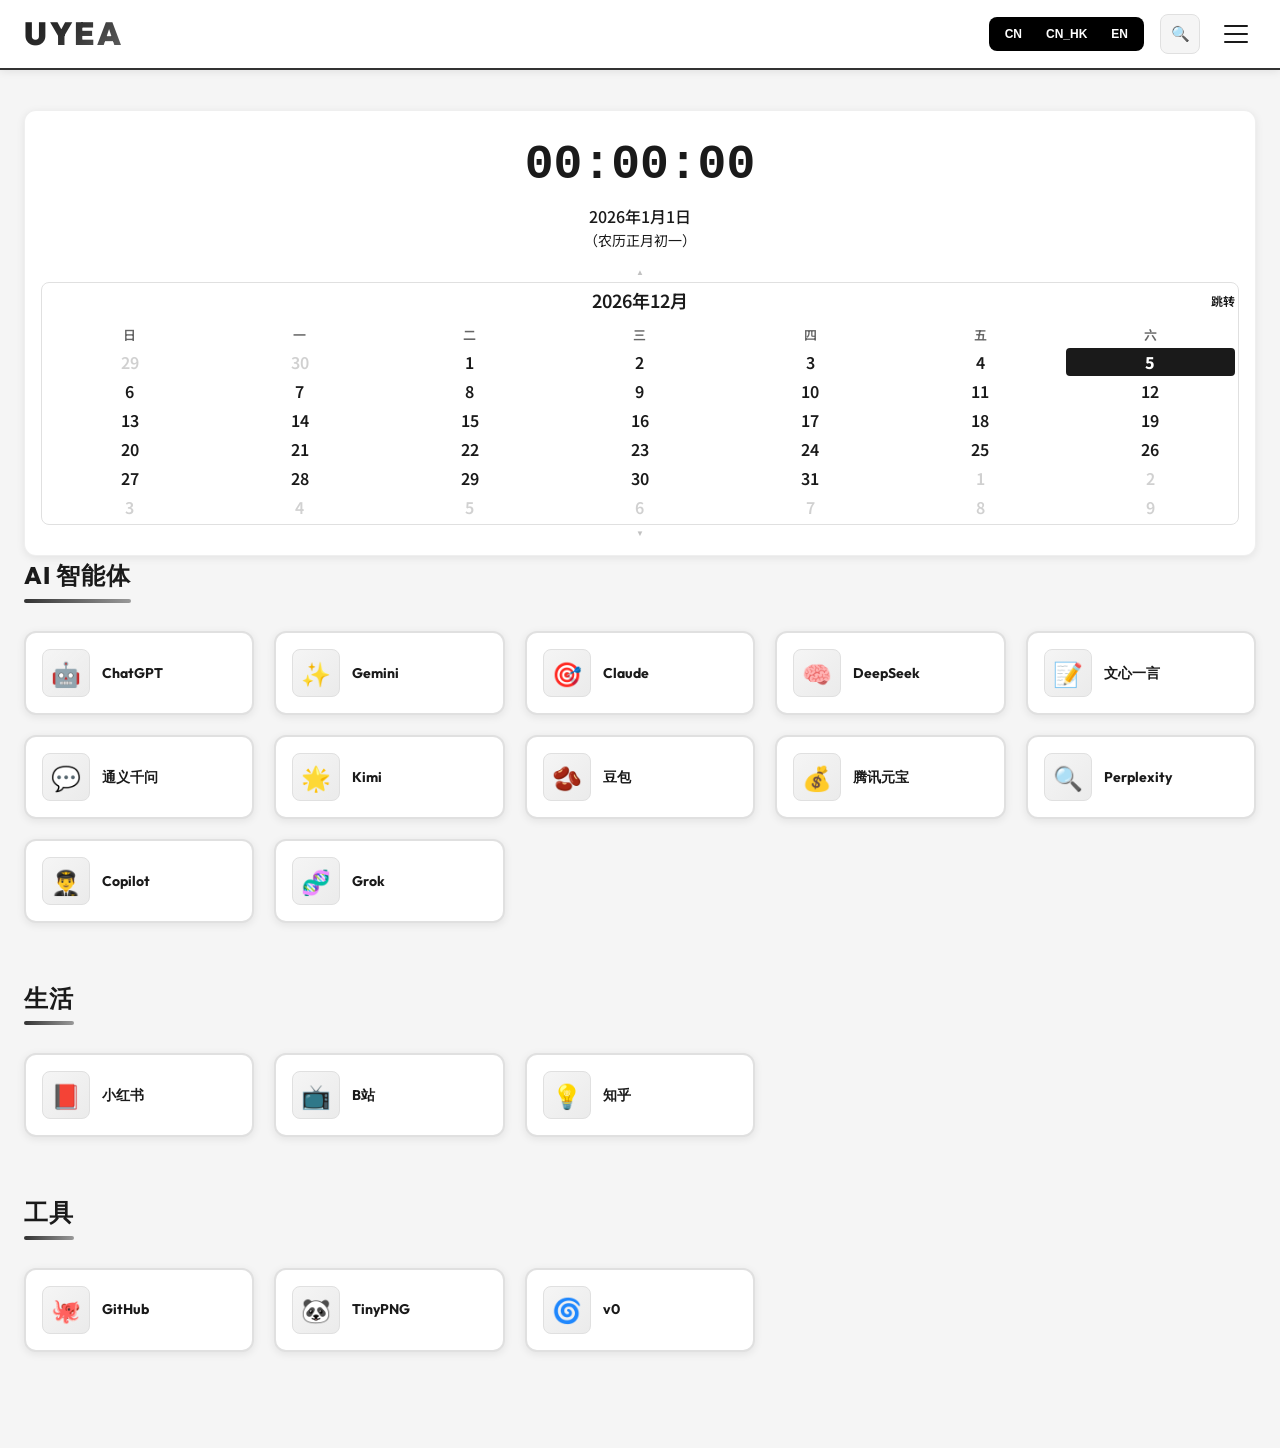
==== UYEA-Web/Code/index.html @ e9d30410 "更新 index.html" ====
<!DOCTYPE html>
<html lang="zh-CN">
<head>
    <meta charset="UTF-8">
    <meta name="viewport" content="width=device-width, initial-scale=1.0, viewport-fit=cover">
    <title>UYEA | 悠野导航</title>
    <meta name="description" content="悠野工作室(UYEA)提供AI智能体导航、在线工具箱和技术社区。">
    <meta name="theme-color" content="#000000">
    <link rel="preconnect" href="https://fonts.googleapis.com">
    <link rel="preconnect" href="https://fonts.gstatic.com" crossorigin>
    <link rel="dns-prefetch" href="https://raw.githubusercontent.com">
    <link rel="preconnect" href="https://raw.githubusercontent.com" crossorigin>
    <link rel="stylesheet" href="https://fonts.googleapis.com/css2?family=Fredoka:wght@400;500;600;700&family=Outfit:wght@400;600;700;800;900&family=Space+Mono:wght@400;700&family=Noto+Sans+SC:wght@400;500;700;800&display=swap" media="print" onload="this.media='all'">
    <noscript><link rel="stylesheet" href="https://fonts.googleapis.com/css2?family=Fredoka:wght@400;500;600;700&family=Outfit:wght@400;600;700;800;900&family=Space+Mono:wght@400;700&family=Noto+Sans+SC:wght@400;500;700;800&display=swap"></noscript>
    <link rel="stylesheet" href="style.css">
    <style>
        .clock-display { flex-direction: column; gap: 16px; padding: 16px; background: var(--surface); border-radius: var(--radius-md); box-shadow: var(--shadow-sm); }
        .clock-left { width: 100%; display: flex; flex-direction: column; justify-content: center; align-items: center; }
        .clock-right { width: 100%; display: flex; flex-direction: column; }
        .clock-time-main { font-family: 'Courier New', 'Space Mono', monospace; font-size: 48px; font-weight: 700; letter-spacing: 0px; color: var(--text-primary); text-align: center; white-space: nowrap; overflow: hidden; text-overflow: clip; width: 100%; }
        .clock-date-gregorian, .clock-date-lunar { text-align: center; }
        .clock-date-gregorian { font-size: 16px !important; font-weight: 500; }
        .clock-date-lunar { font-size: 14px !important; font-weight: 400; white-space: nowrap; }
        .calendar-header { display: flex; justify-content: center; align-items: center; margin-bottom: 8px; position: relative; }
        .calendar-title { font-size: 18px; font-weight: 600; color: var(--text-primary); text-align: center; }
        .calendar-jump-btn-header { position: absolute; right: 0; padding: 0; border: none; background: transparent; color: var(--primary); border-radius: 0; font-size: 12px; cursor: pointer; transition: all 0.2s ease; text-decoration: none; }
        .weekday { text-align: center; font-size: 13px; color: var(--text-secondary); padding: 2px 0; font-weight: 600; }
        .calendar-cell { min-height: 28px; padding: 4px; text-align: center; border-radius: 4px; cursor: pointer; transition: all 0.2s ease; position: relative; display: flex; flex-direction: column; justify-content: center; align-items: center; height: auto; overflow: visible !important; }
        .cell-solar { font-size: clamp(12px, 2vw, 16px); font-weight: 600; color: var(--text-primary); line-height: 1; }
        .cell-lunar { font-size: clamp(6px, 1vw, 9px); font-weight: 400; color: var(--text-muted); line-height: 1; white-space: nowrap; }
        .cell-holiday { font-size: clamp(6px, 1vw, 9px); font-weight: 600; color: var(--primary); line-height: 1; white-space: nowrap; overflow: visible; }
        .cell-rest { position: absolute; top: 0; right: 0; font-size: 5px; font-weight: 700; color: #ffffff; background: var(--primary); border-radius: 2px; padding: 0 1px; line-height: 1; white-space: nowrap; z-index: 1; }
        .calendar-cell.today { background: var(--primary); color: white; border: 2px solid var(--primary); }
        .calendar-cell.today .cell-solar { color: white; }
        .calendar-cell.today .cell-lunar, .calendar-cell.today .cell-holiday { color: rgba(255, 255, 255, 0.85); }
        .modal-inputs-wrapper { display: flex; flex-wrap: wrap; gap: 6px; margin-bottom: 12px; }
        .modal-inputs-wrapper input { flex: 1; min-width: 60px; height: 32px; border-radius: 4px; border: 1px solid var(--border); background: var(--bg); color: var(--text-primary); text-align: center; font-size: 12px; outline: none; transition: all 0.2s ease; }
        .modal-inputs-wrapper input:focus { border-color: var(--primary); box-shadow: 0 0 0 2px rgba(0, 0, 0, 0.1); }
    </style>
</head>
<body data-lang="zh-CN">
    <header class="top-header">
        <div class="header-container">
            <div class="logo-section"><a href="index.html" class="logo-text">UYEA</a></div>
            <div class="header-right">
                <div class="lang-selector" id="langSelector">
                    <div class="lang-highlight" id="langHighlight"></div>
                    <button class="lang-btn active" data-lang="zh-CN">CN</button>
                    <button class="lang-btn" data-lang="zh-TW">CN_HK</button>
                    <button class="lang-btn" data-lang="en">EN</button>
                </div>
                <div class="header-search-wrapper" style="position: relative;">
                    <button class="search-icon-btn" id="searchIconBtn">🔍</button>
                    <div class="search-dropdown" id="searchDropdown">
                        <div class="search-container">
                            <div class="engine-dropdown-wrapper" id="engineDropdownWrapper">
                                <button class="engine-trigger-btn" id="engineTriggerBtn"><span id="engineTriggerLabel">百度</span></button>
                                <div class="engine-dropdown-list">
                                    <div class="engine-option-item" data-value="site">站内</div>
                                    <div class="engine-option-item selected" data-value="baidu">百度</div>
                                    <div class="engine-option-item" data-value="google">谷歌</div>
                                    <div class="engine-option-item" data-value="bing">必应</div>
                                </div>
                            </div>
                            <input type="text" id="searchInput" class="search-input" placeholder="搜索导航...">
                        </div>
                    </div>
                </div>
                <button class="menu-toggle" id="menuToggleBtn"><span></span><span></span><span></span></button>
            </div>
        </div>
    </header>

    <div class="dropdown-menu" id="dropdownMenu">
        <nav class="menu-nav">
            <a href="index.html" class="menu-item active" data-i18n="nav.home">网站导航</a>
            <div class="menu-divider"></div>
            <a href="tools.html" class="menu-item" data-i18n="nav.tools">线上工具</a>
            <div class="menu-divider"></div>
            <a href="forum.html" class="menu-item" data-i18n="nav.forum">悠野社区</a>
        </nav>
        <div class="menu-auth-section">
            <button class="register-btn" onclick="alert('登录/注册功能开发中...')"><span data-i18n="btn.auth">登录/注册</span></button>
        </div>
    </div>

    <main class="main-content">
        <div class="content-wrapper">
            <div class="clock-display" id="clockDisplay">
                <div class="clock-left">
                    <div class="clock-time-main" id="clockTimeMain">00:00:00</div>
                    <div class="clock-date-gregorian" id="clockDateGregorian">2026年1月1日</div>
                    <div class="clock-date-lunar" id="clockDateLunar">（农历正月初一）</div>
                    <div class="mobile-holiday-badge" id="mobileHolidayBadge" style="display:none;"></div>
                </div>
                <div class="clock-right">
                    <button class="calendar-nav-btn calendar-nav-up" id="prevMonth">&#9650;</button>
                    <div class="calendar-container">
                        <div class="calendar-header">
                            <div class="calendar-title" id="calendarTitle">2026年1月</div>
                            <button class="calendar-jump-btn-header" id="jumpBtnHeader">跳转</button>
                        </div>
                        <div class="calendar-weekdays">
                            <div class="weekday">日</div><div class="weekday">一</div><div class="weekday">二</div><div class="weekday">三</div><div class="weekday">四</div><div class="weekday">五</div><div class="weekday">六</div>
                        </div>
                        <div class="calendar-grid" id="calendarGrid"></div>
                        <div class="calendar-skeleton" id="calendarSkeleton">
                            <div class="skeleton-weekdays">
                                <div class="skeleton-weekday"></div><div class="skeleton-weekday"></div><div class="skeleton-weekday"></div><div class="skeleton-weekday"></div><div class="skeleton-weekday"></div><div class="skeleton-weekday"></div><div class="skeleton-weekday"></div>
                            </div>
                            <div class="skeleton-cells">
                                <div class="skeleton-cell"></div><div class="skeleton-cell"></div><div class="skeleton-cell"></div><div class="skeleton-cell"></div><div class="skeleton-cell"></div><div class="skeleton-cell"></div><div class="skeleton-cell"></div>
                                <div class="skeleton-cell"></div><div class="skeleton-cell"></div><div class="skeleton-cell"></div><div class="skeleton-cell"></div><div class="skeleton-cell"></div><div class="skeleton-cell"></div><div class="skeleton-cell"></div>
                                <div class="skeleton-cell"></div><div class="skeleton-cell"></div><div class="skeleton-cell"></div><div class="skeleton-cell"></div><div class="skeleton-cell"></div><div class="skeleton-cell"></div><div class="skeleton-cell"></div>
                                <div class="skeleton-cell"></div><div class="skeleton-cell"></div><div class="skeleton-cell"></div><div class="skeleton-cell"></div><div class="skeleton-cell"></div><div class="skeleton-cell"></div><div class="skeleton-cell"></div>
                                <div class="skeleton-cell"></div><div class="skeleton-cell"></div><div class="skeleton-cell"></div><div class="skeleton-cell"></div><div class="skeleton-cell"></div><div class="skeleton-cell"></div><div class="skeleton-cell"></div>
                                <div class="skeleton-cell"></div><div class="skeleton-cell"></div><div class="skeleton-cell"></div><div class="skeleton-cell"></div><div class="skeleton-cell"></div><div class="skeleton-cell"></div><div class="skeleton-cell"></div>
                            </div>
                        </div>
                        <div class="holiday-bar" id="holidayBar"></div>
                    </div>
                    <button class="calendar-nav-btn calendar-nav-down" id="nextMonth">&#9660;</button>
                </div>
            </div>

            <!-- AI智能体分类 -->
            <div class="section-group" id="ai-section">
                <div class="section-header"><h2 class="section-title" data-i18n="section.ai">AI 智能体</h2></div>
                <div class="grid-container">
                    <a href="https://chatgpt.com/" target="_blank" class="card-item"><div class="card-icon"><img src="" data-domain="chatgpt.com" data-site-name="ChatGPT" loading="lazy" width="48" height="48"></div><div class="card-info"><div class="card-title">ChatGPT</div></div></a>
                    <a href="https://gemini.google.com/" target="_blank" class="card-item"><div class="card-icon"><img src="" data-domain="gemini.google.com" data-site-name="Gemini" loading="lazy" width="48" height="48"></div><div class="card-info"><div class="card-title">Gemini</div></div></a>
                    <a href="https://claude.ai/" target="_blank" class="card-item"><div class="card-icon"><img src="" data-domain="claude.ai" data-site-name="Claude" loading="lazy" width="48" height="48"></div><div class="card-info"><div class="card-title">Claude</div></div></a>
                    <a href="https://www.deepseek.com/" target="_blank" class="card-item"><div class="card-icon"><img src="" data-domain="deepseek.com" data-site-name="DeepSeek" loading="lazy" width="48" height="48"></div><div class="card-info"><div class="card-title">DeepSeek</div></div></a>
                    <a href="https://yiyan.baidu.com/" target="_blank" class="card-item"><div class="card-icon"><img src="" data-domain="yiyan.baidu.com" data-site-name="文心一言" loading="lazy" width="48" height="48"></div><div class="card-info"><div class="card-title">文心一言</div></div></a>
                    <a href="https://qianwen.aliyun.com/" target="_blank" class="card-item"><div class="card-icon"><img src="" data-domain="qianwen.aliyun.com" data-site-name="通义千问" loading="lazy" width="48" height="48"></div><div class="card-info"><div class="card-title">通义千问</div></div></a>
                    <a href="https://www.kimi.ai/" target="_blank" class="card-item"><div class="card-icon"><img src="" data-domain="kimi.ai" data-site-name="Kimi" loading="lazy" width="48" height="48"></div><div class="card-info"><div class="card-title">Kimi</div></div></a>
                    <a href="https://www.doubao.com/" target="_blank" class="card-item"><div class="card-icon"><img src="" data-domain="doubao.com" data-site-name="豆包" loading="lazy" width="48" height="48"></div><div class="card-info"><div class="card-title">豆包</div></div></a>
                    <a href="https://yuanbao.tencent.com/" target="_blank" class="card-item"><div class="card-icon"><img src="" data-domain="yuanbao.tencent.com" data-site-name="腾讯元宝" loading="lazy" width="48" height="48"></div><div class="card-info"><div class="card-title">腾讯元宝</div></div></a>
                    <a href="https://www.perplexity.ai/" target="_blank" class="card-item"><div class="card-icon"><img src="" data-domain="perplexity.ai" data-site-name="Perplexity" loading="lazy" width="48" height="48"></div><div class="card-info"><div class="card-title">Perplexity</div></div></a>
                    <a href="https://copilot.microsoft.com/" target="_blank" class="card-item"><div class="card-icon"><img src="" data-domain="copilot.microsoft.com" data-site-name="Copilot" loading="lazy" width="48" height="48"></div><div class="card-info"><div class="card-title">Copilot</div></div></a>
                    <a href="https://grok.com/" target="_blank" class="card-item"><div class="card-icon"><img src="" data-domain="grok.com" data-site-name="Grok" loading="lazy" width="48" height="48"></div><div class="card-info"><div class="card-title">Grok</div></div></a>
                </div>
            </div>

            <!-- 生活分类 -->
            <div class="section-group" id="life-section">
                <div class="section-header"><h2 class="section-title" data-i18n="section.life">生活</h2></div>
                <div class="grid-container">
                    <a href="https://www.xiaohongshu.com/" target="_blank" class="card-item"><div class="card-icon"><img src="" data-domain="xiaohongshu.com" data-site-name="小红书" loading="lazy" width="48" height="48"></div><div class="card-info"><div class="card-title">小红书</div></div></a>
                    <a href="https://www.bilibili.com/" target="_blank" class="card-item"><div class="card-icon"><img src="" data-domain="bilibili.com" data-site-name="B站" loading="lazy" width="48" height="48"></div><div class="card-info"><div class="card-title">B站</div></div></a>
                    <a href="https://www.zhihu.com/" target="_blank" class="card-item"><div class="card-icon"><img src="" data-domain="zhihu.com" data-site-name="知乎" loading="lazy" width="48" height="48"></div><div class="card-info"><div class="card-title">知乎</div></div></a>
                </div>
            </div>

            <!-- 工具分类 -->
            <div class="section-group" id="tools-section">
                <div class="section-header"><h2 class="section-title" data-i18n="section.tools">工具</h2></div>
                <div class="grid-container">
                    <a href="https://github.com/" target="_blank" class="card-item"><div class="card-icon"><img src="" data-domain="github.com" data-site-name="GitHub" loading="lazy" width="48" height="48"></div><div class="card-info"><div class="card-title">GitHub</div></div></a>
                    <a href="https://tinypng.com/" target="_blank" class="card-item"><div class="card-icon"><img src="" data-domain="tinypng.com" data-site-name="TinyPNG" loading="lazy" width="48" height="48"></div><div class="card-info"><div class="card-title">TinyPNG</div></div></a>
                    <a href="https://v0.dev/" target="_blank" class="card-item"><div class="card-icon"><img src="" data-domain="v0.dev" data-site-name="v0" loading="lazy" width="48" height="48"></div><div class="card-info"><div class="card-title">v0</div></div></a>
                </div>
            </div>
        </div>
    </main>

    <script src="script.js" defer></script>

    <div class="modal-overlay" id="modalOverlay"></div>
    <div class="modal-jump" id="modalJump">
        <div class="modal-title">跳转到指定日期</div>
        <div class="modal-radio-group">
            <label><input type="radio" name="calendarType" value="solar" checked> 公历</label>
            <label><input type="radio" name="calendarType" value="lunar"> 农历</label>
        </div>
        <div class="modal-inputs-wrapper">
            <input type="number" id="jumpYear" placeholder="年" min="1900" max="2099">
            <input type="number" id="jumpMonth" placeholder="月" min="1" max="12">
            <input type="number" id="jumpDay" placeholder="日" min="1" max="31">
        </div>
        <div class="modal-actions">
            <button class="modal-btn modal-btn-cancel" id="modalCancel">取消</button>
            <button class="modal-btn modal-btn-confirm" id="modalConfirm">确认</button>
        </div>
    </div>

    <script src="lunar.js"></script>
    <script>
        (function() {
            const todayDate = new Date();
            let currentCalendarYear = todayDate.getFullYear();
            let currentCalendarMonth = todayDate.getMonth() + 1;
            let selectedDate = todayDate;
            let isAnimating = false;
            let holidayData = {};
            let fetchLock = false;

            const API_URL = 'https://timor.tech/api/holiday/year/';
            const MANUAL_JSON_URL = 'https://raw.githubusercontent.com/YMH752/UYEA-Files/main/UYEA-Web/Code/holidays.json';
            const holidayCache = {};

            const SOLAR_FIXED_FESTIVALS = {
                '元旦': '1-1',
                '劳动节': '5-1',
                '国庆节': '10-1'
            };

            function getActualFestivalDate(year, festName) {
                if (SOLAR_FIXED_FESTIVALS[festName]) {
                    const [m, d] = SOLAR_FIXED_FESTIVALS[festName].split('-').map(Number);
                    return { month: m, day: d };
                }
                if (festName === '清明' || festName === '清明节') {
                    for (let m = 1; m <= 12; m++) {
                        const days = new Date(year, m, 0).getDate();
                        for (let d = 1; d <= days; d++) {
                            const solar = Solar.fromYmd(year, m, d);
                            const lunar = Lunar.fromSolar(solar);
                            if (lunar.getJieQi() === '清明') {
                                return { month: m, day: d };
                            }
                        }
                    }
                }
                try {
                    for (let m = 1; m <= 12; m++) {
                        const days = new Date(year, m, 0).getDate();
                        for (let d = 1; d <= days; d++) {
                            const solar = Solar.fromYmd(year, m, d);
                            const lunar = Lunar.fromSolar(solar);
                            const lunarKey = `${lunar.getMonth()}-${lunar.getDay()}`;
                            const lunarFest = LunarUtil.FESTIVAL[lunarKey];
                            if (lunarFest === festName) {
                                return { month: m, day: d };
                            }
                        }
                    }
                } catch (e) {}
                return null;
            }

            // 统一补齐除夕和春节
            function addLunarHolidays(year, holidays) {
                try {
                    const lunarYearObj = LunarYear.fromYear(year);
                    const months = lunarYearObj.getMonths();
                    // 除夕：今年正月初一的前一天
                    for (const m of months) {
                        if (m.getYear() === year && m.getMonth() === 1 && !m.isLeap()) {
                            const firstDaySolar = Solar.fromJulianDay(m.getFirstJulianDay());
                            const evSolar = firstDaySolar.next(-1);
                            const evDateStr = `${evSolar.getYear()}-${String(evSolar.getMonth()).padStart(2,'0')}-${String(evSolar.getDay()).padStart(2,'0')}`;
                            if (!holidays[evDateStr]) holidays[evDateStr] = [];
                            if (!holidays[evDateStr].some(h => h.name === '除夕')) {
                                holidays[evDateStr].push({ name: '除夕', isRest: false });
                            }
                            break;
                        }
                    }
                    // 春节：确保正月初一名称存在
                    for (const m of months) {
                        if (m.getYear() === year && m.getMonth() === 1 && !m.isLeap()) {
                            const firstDaySolar = Solar.fromJulianDay(m.getFirstJulianDay());
                            const dateStr = `${firstDaySolar.getYear()}-${String(firstDaySolar.getMonth()).padStart(2,'0')}-${String(firstDaySolar.getDay()).padStart(2,'0')}`;
                            if (!holidays[dateStr]) holidays[dateStr] = [];
                            const existing = holidays[dateStr].find(h => h.name === '春节');
                            if (!existing) {
                                holidays[dateStr].push({ name: '春节', isRest: false });
                            } else if (!existing.name) {
                                existing.name = '春节';
                            }
                            break;
                        }
                    }
                } catch (e) {}
            }

            // 根据年份调整 isRest：非今年则强制 false
            function adjustHolidays(year, holidays) {
                const nowYear = new Date().getFullYear();
                if (year === nowYear) return; // 今年保持不变
                for (const dateStr in holidays) {
                    const entries = holidays[dateStr];
                    if (Array.isArray(entries)) {
                        entries.forEach(h => { h.isRest = false; });
                    }
                }
            }

            async function fetchHolidaysByYear(year) {
                if (holidayCache[year]) return holidayCache[year];

                try {
                    const apiResp = await fetch(`${API_URL}${year}`);
                    const apiResult = await apiResp.json();
                    if (apiResult && apiResult.holiday) {
                        const data = buildFromApi(year, apiResult.holiday);
                        addLunarHolidays(year, data);
                        adjustHolidays(year, data);
                        holidayCache[year] = data;
                        return data;
                    }
                } catch (e) {}

                try {
                    const jsonResp = await fetch(MANUAL_JSON_URL);
                    const remoteData = await jsonResp.json();
                    if (remoteData[year]) {
                        const data = buildFromRemoteConfig(year, remoteData[year]);
                        addLunarHolidays(year, data);
                        adjustHolidays(year, data);
                        holidayCache[year] = data;
                        return data;
                    }
                } catch (e) {}

                const data = buildFallbackHolidays(year);
                addLunarHolidays(year, data);
                adjustHolidays(year, data);
                holidayCache[year] = data;
                return data;
            }

            function buildFromApi(year, holidayObj) {
                const holidays = {};
                for (const [key, val] of Object.entries(holidayObj)) {
                    if (!val.holiday) continue;
                    const dateStr = `${year}-${key}`;
                    const name = val.name;
                    const actual = getActualFestivalDate(year, name);
                    const isActualDay = actual && parseInt(key.split('-')[0]) === actual.month && parseInt(key.split('-')[1]) === actual.day;
                    if (!holidays[dateStr]) holidays[dateStr] = [];
                    holidays[dateStr].push({
                        name: isActualDay ? name : '',
                        isRest: true
                    });
                }
                return holidays;
            }

            function buildFromRemoteConfig(year, config) {
                const holidays = {};
                for (const [name, info] of Object.entries(config)) {
                    const start = info.start;
                    const days = info.days;
                    const actualStart = info.actual || start;
                    const [sMonth, sDay] = start.split('-').map(Number);
                    for (let i = 0; i < days; i++) {
                        const d = new Date(year, sMonth - 1, sDay + i);
                        const dateStr = `${d.getFullYear()}-${String(d.getMonth() + 1).padStart(2,'0')}-${String(d.getDate()).padStart(2,'0')}`;
                        if (!holidays[dateStr]) holidays[dateStr] = [];
                        const showName = (dateStr === `${year}-${actualStart}`);
                        holidays[dateStr].push({
                            name: showName ? name : '',
                            isRest: true
                        });
                    }
                }
                return holidays;
            }

            function buildFallbackHolidays(year) {
                const holidays = {};
                for (const [name, date] of Object.entries(SOLAR_FIXED_FESTIVALS)) {
                    const [m, d] = date.split('-').map(Number);
                    const dateStr = `${year}-${String(m).padStart(2,'0')}-${String(d).padStart(2,'0')}`;
                    if (!holidays[dateStr]) holidays[dateStr] = [];
                    holidays[dateStr].push({ name, isRest: false });
                }

                for (let month = 1; month <= 12; month++) {
                    const daysInMonth = new Date(year, month, 0).getDate();
                    for (let day = 1; day <= daysInMonth; day++) {
                        const dateStr = `${year}-${String(month).padStart(2,'0')}-${String(day).padStart(2,'0')}`;
                        try {
                            const solar = Solar.fromYmd(year, month, day);
                            const lunar = Lunar.fromSolar(solar);
                            if (lunar.getJieQi() === '清明') {
                                if (!holidays[dateStr]) holidays[dateStr] = [];
                                if (!holidays[dateStr].some(h => h.name === '清明节')) {
                                    holidays[dateStr].push({ name: '清明节', isRest: false });
                                }
                            }
                            const lunarKey = `${lunar.getMonth()}-${lunar.getDay()}`;
                            const lunarFest = LunarUtil.FESTIVAL[lunarKey];
                            if (lunarFest) {
                                if (!holidays[dateStr]) holidays[dateStr] = [];
                                holidays[dateStr].push({ name: lunarFest, isRest: false });
                            }
                        } catch (e) {}
                    }
                }

                return holidays;
            }

            async function initializeHolidayData() {
                const skeleton = document.getElementById('calendarSkeleton');
                const grid = document.getElementById('calendarGrid');
                if (skeleton) skeleton.classList.remove('hidden');
                if (grid) grid.style.display = 'none';
                holidayData = await fetchHolidaysByYear(currentCalendarYear);
                renderCalendar(currentCalendarYear, currentCalendarMonth);
                renderHolidayBar(currentCalendarYear, currentCalendarMonth);
                if (skeleton) skeleton.classList.add('hidden');
                if (grid) grid.style.display = 'grid';
            }

            function solarToLunar(year, month, day) {
                try {
                    const solar = Solar.fromYmd(year, month, day);
                    return Lunar.fromSolar(solar).getDayInChinese();
                } catch (e) {}
                return '';
            }

            function renderCalendar(year, month) {
                const firstDay = new Date(year, month - 1, 1).getDay();
                const daysInMonth = new Date(year, month, 0).getDate();
                const daysInPrevMonth = new Date(year, month - 1, 0).getDate();
                const grid = document.getElementById('calendarGrid');
                if (!grid) return;
                grid.innerHTML = '';
                for (let i = firstDay - 1; i >= 0; i--) {
                    const cell = document.createElement('div');
                    cell.className = 'calendar-cell other-month';
                    cell.innerHTML = `<div class="cell-solar">${daysInPrevMonth - i}</div>`;
                    grid.appendChild(cell);
                }
                const today = new Date();
                for (let day = 1; day <= daysInMonth; day++) {
                    const cell = document.createElement('div');
                    cell.className = 'calendar-cell';
                    const dateStr = `${year}-${String(month).padStart(2,'0')}-${String(day).padStart(2,'0')}`;
                    const isToday = today.getFullYear() === year && today.getMonth() === month - 1 && today.getDate() === day;
                    if (isToday) cell.classList.add('today');

                    let cellHTML = `<div class="cell-solar">${day}</div>`;

                    const holidays = holidayData[dateStr];
                    if (holidays && holidays.length > 0) {
                        const restHoliday = holidays.find(h => h.isRest);
                        if (restHoliday) {
                            cellHTML += `<div class="cell-rest">休</div>`;
                        }
                        const namedHoliday = holidays.find(h => h.name && h.name.trim() !== '');
                        if (namedHoliday) {
                            cellHTML += `<div class="cell-holiday">${namedHoliday.name}</div>`;
                        } else {
                            const lunarStr = solarToLunar(year, month, day);
                            if (lunarStr) cellHTML += `<div class="cell-lunar">${lunarStr}</div>`;
                        }
                    } else {
                        const lunarStr = solarToLunar(year, month, day);
                        if (lunarStr) cellHTML += `<div class="cell-lunar">${lunarStr}</div>`;
                    }

                    cell.innerHTML = cellHTML;
                    cell.addEventListener('click', () => {
                        const alreadySelected = cell.classList.contains('selected');
                        document.querySelectorAll('.calendar-cell.selected').forEach(c => c.classList.remove('selected'));
                        if (!alreadySelected && !cell.classList.contains('other-month')) {
                            cell.classList.add('selected');
                            selectedDate = new Date(year, month - 1, day);
                        }
                    });
                    grid.appendChild(cell);
                }
                const totalCells = grid.children.length;
                let nextMonthDay = 1;
                while (totalCells + (nextMonthDay - 1) < 42) {
                    const cell = document.createElement('div');
                    cell.className = 'calendar-cell other-month';
                    cell.innerHTML = `<div class="cell-solar">${nextMonthDay}</div>`;
                    grid.appendChild(cell);
                    nextMonthDay++;
                }
                document.getElementById('calendarTitle').textContent = `${year}年${month}月`;
            }

            function renderHolidayBar(year, month) {
                const holidayBar = document.getElementById('holidayBar');
                if (!holidayBar) return;
                holidayBar.innerHTML = '';
                const daysInMonth = new Date(year, month, 0).getDate();
                const addedNames = new Set();
                for (let day = 1; day <= daysInMonth; day++) {
                    const dateStr = `${year}-${String(month).padStart(2,'0')}-${String(day).padStart(2,'0')}`;
                    const holidays = holidayData[dateStr];
                    if (!holidays || holidays.length === 0) continue;
                    const namedHoliday = holidays.find(h => h.name && h.name.trim() !== '');
                    if (!namedHoliday || addedNames.has(namedHoliday.name)) continue;
                    addedNames.add(namedHoliday.name);
                    const tag = document.createElement('div');
                    tag.className = 'holiday-tag';
                    tag.textContent = `${String(month).padStart(2,'0')}-${String(day).padStart(2,'0')} ${namedHoliday.name}${namedHoliday.isRest ? ' · 休' : ''}`;
                    holidayBar.appendChild(tag);
                }
                if (addedNames.size === 0) holidayBar.classList.add('empty');
                else holidayBar.classList.remove('empty');
            }

            document.getElementById('clockDisplay').style.display = 'flex';

            const changeMonth = (delta) => {
                if (isAnimating) return;
                isAnimating = true;
                const grid = document.getElementById('calendarGrid');
                const skeleton = document.getElementById('calendarSkeleton');
                const calendarTitle = document.getElementById('calendarTitle');

                if (grid) {
                    grid.style.transition = 'transform 0.15s ease, opacity 0.15s ease';
                    grid.style.transform = 'scale(0.95)';
                    grid.style.opacity = '0';
                }
                if (skeleton) skeleton.classList.remove('hidden');

                setTimeout(() => {
                    currentCalendarMonth += delta;
                    if (currentCalendarMonth > 12) { currentCalendarMonth = 1; currentCalendarYear++; }
                    else if (currentCalendarMonth < 1) { currentCalendarMonth = 12; currentCalendarYear--; }

                    (async () => {
                        if (fetchLock) return;
                        fetchLock = true;
                        try {
                            holidayData = await fetchHolidaysByYear(currentCalendarYear);
                            renderCalendar(currentCalendarYear, currentCalendarMonth);
                            renderHolidayBar(currentCalendarYear, currentCalendarMonth);
                            if (skeleton) skeleton.classList.add('hidden');
                            if (grid) {
                                grid.style.display = 'grid';
                                grid.style.transition = 'transform 0.2s cubic-bezier(0.34, 1.56, 0.64, 1), opacity 0.2s ease';
                                grid.style.transform = 'scale(1)';
                                grid.style.opacity = '1';
                            }
                            calendarTitle.textContent = `${currentCalendarYear}年${currentCalendarMonth}月`;
                        } finally { fetchLock = false; }
                        setTimeout(() => { isAnimating = false; }, 250);
                    })();
                }, 160);
            };

            document.getElementById('prevMonth').addEventListener('click', () => changeMonth(-1));
            document.getElementById('nextMonth').addEventListener('click', () => changeMonth(1));

            const modalOverlay = document.getElementById('modalOverlay');
            const modalJump = document.getElementById('modalJump');
            function openModal() { modalOverlay.classList.add('show'); modalJump.classList.add('show'); }
            function closeModal() { modalOverlay.classList.remove('show'); modalJump.classList.remove('show'); }
            document.getElementById('jumpBtnHeader').addEventListener('click', openModal);
            document.getElementById('modalCancel').addEventListener('click', closeModal);
            document.getElementById('modalConfirm').addEventListener('click', () => {
                const type = document.querySelector('input[name="calendarType"]:checked').value;
                const y = parseInt(document.getElementById('jumpYear').value, 10);
                const m = parseInt(document.getElementById('jumpMonth').value, 10);
                const d = parseInt(document.getElementById('jumpDay').value, 10);
                if (!y || !m || !d) { alert('请输入完整的年月日'); return; }
                let targetYear = y, targetMonth = m, targetDay = d;
                if (type === 'lunar' && typeof Lunar !== 'undefined') {
                    try {
                        const lunar = Lunar.fromYmd(y, m, d);
                        const solar = lunar.getSolar();
                        targetYear = solar.getYear(); targetMonth = solar.getMonth(); targetDay = solar.getDay();
                    } catch (e) { alert('农历日期转换失败'); return; }
                }
                const maxDay = new Date(targetYear, targetMonth, 0).getDate();
                if (targetDay < 1 || targetDay > maxDay) { alert(`${targetMonth}月最多有${maxDay}天`); return; }
                currentCalendarYear = targetYear; currentCalendarMonth = targetMonth;
                selectedDate = new Date(targetYear, targetMonth - 1, targetDay);
                closeModal();

                const grid = document.getElementById('calendarGrid');
                const skeleton = document.getElementById('calendarSkeleton');
                if (grid) {
                    grid.style.transition = 'transform 0.15s ease, opacity 0.15s ease';
                    grid.style.transform = 'scale(0.95)';
                    grid.style.opacity = '0';
                }
                if (skeleton) skeleton.classList.remove('hidden');
                setTimeout(async () => {
                    holidayData = await fetchHolidaysByYear(currentCalendarYear);
                    renderCalendar(currentCalendarYear, currentCalendarMonth);
                    renderHolidayBar(currentCalendarYear, currentCalendarMonth);
                    if (skeleton) skeleton.classList.add('hidden');
                    if (grid) {
                        grid.style.display = 'grid';
                        grid.style.transition = 'transform 0.2s cubic-bezier(0.34, 1.56, 0.64, 1), opacity 0.2s ease';
                        grid.style.transform = 'scale(1)';
                        grid.style.opacity = '1';
                    }
                }, 160);
            });
            if (modalOverlay) modalOverlay.addEventListener('click', closeModal);

            initializeHolidayData();
        })();
    </script>
</body>
</html>
---- UYEA-Web/Code/style.css ----
/* ============================================================
   UYEA 悠野工作室 · style.css
   重构版：取消侧边栏 + 顶部导航 + 黑白配色
   ============================================================ */

:root {
    --primary:          #1A1A1A;
    --primary-dark:     #000000;
    --primary-light:    #F5F5F5;
    --accent-1:         #333333;
    --accent-2:         #666666;
    --accent-3:         #999999;
    --accent-4:         #CCCCCC;
    --accent-5:         #E0E0E0;
    --bg:               #F5F5F5;
    --surface:          #FFFFFF;
    --border:           #E0E0E0;
    --text-primary:     #1A1A1A;
    --text-secondary:   #666666;
    --text-muted:       #999999;
    --holiday-cn:       #FF6B6B;
    --holiday-intl:     #4A90E2;
    --header-h:         70px;
    --radius-sm:        8px;
    --radius-md:        12px;
    --radius-lg:        16px;
    --duration:         0.3s;
    --shadow-sm:        0 2px 8px rgba(0, 0, 0, 0.08);
    --shadow-md:        0 10px 30px rgba(0, 0, 0, 0.12);
    --shadow-lg:        0 20px 50px rgba(0, 0, 0, 0.15);
}

html[data-theme="dark"] {
    --bg:               #0F0F0F;
    --surface:          #1A1A1A;
    --border:           #333333;
    --text-primary:     #F5F5F5;
    --text-secondary:   #CCCCCC;
    --text-muted:       #888888;
}

* { margin: 0; padding: 0; box-sizing: border-box; }

body {
    font-family: 'Noto Sans SC', 'Fredoka', system-ui, -apple-system, sans-serif;
    background-color: var(--bg);
    color: var(--text-primary);
    overflow-x: hidden;
    line-height: 1.6;
    transition: background-color 0.3s ease, color 0.3s ease;
}

.top-header {
    width: 100%;
    height: var(--header-h);
    background: var(--surface);
    border-bottom: 2px solid var(--accent-1);
    position: sticky;
    top: 0;
    z-index: 1000;
    box-shadow: var(--shadow-sm);
}

.header-container {
    height: 100%;
    max-width: 100%;
    padding: 0 24px;
    display: flex;
    align-items: center;
    justify-content: space-between;
}

.logo-section {
    display: flex;
    align-items: center;
}

.logo-text {
    font-family: 'Outfit', 'Space Mono', monospace;
    font-size: 32px;
    font-weight: 900;
    background: linear-gradient(135deg, var(--primary), var(--accent-1), var(--accent-2));
    -webkit-background-clip: text;
    -webkit-text-fill-color: transparent;
    background-clip: text;
    text-decoration: none;
    letter-spacing: 3px;
    transition: transform 0.2s ease;
}

.logo-text:hover { transform: scale(1.05); }

.header-right {
    display: flex;
    align-items: center;
    gap: 16px;
    margin-left: auto;
}

/* 语言选择器 - 黑底白字 */
.lang-selector {
    display: flex;
    gap: 0;
    background: #000000;
    border-radius: 8px;
    padding: 4px;
    position: relative;
    isolation: isolate;
}

.lang-highlight {
    position: absolute;
    top: 4px;
    left: 4px;
    height: calc(100% - 8px);
    background: #333333;
    border-radius: 6px;
    transition: all 0.3s cubic-bezier(0.34, 1.56, 0.64, 1);
    z-index: 1;
    pointer-events: none;
}

.lang-btn {
    padding: 6px 12px;
    border: none;
    background: transparent;
    color: #FFFFFF;
    font-size: 12px;
    font-weight: 600;
    cursor: pointer;
    border-radius: 6px;
    transition: color 0.2s ease;
    position: relative;
    z-index: 2;
}

.lang-btn.active {
    color: #FFFFFF;
    font-weight: 700;
}

.header-search-wrapper {
    display: flex;
    align-items: center;
}

.search-container {
    display: flex;
    align-items: center;
    background: var(--bg);
    border-radius: 8px;
    border: 1px solid var(--border);
    height: 40px;
    overflow: visible;
}

.engine-dropdown-wrapper {
    position: relative;
    flex-shrink: 0;
}

.engine-trigger-btn {
    display: flex;
    align-items: center;
    gap: 6px;
    padding: 0 12px;
    height: 40px;
    background: var(--accent-1);
    color: white;
    border: none;
    border-radius: 8px 0 0 8px;
    font-size: 12px;
    font-weight: 600;
    cursor: pointer;
    white-space: nowrap;
    transition: all 0.2s ease;
}

.engine-trigger-btn:hover { background: var(--accent-2); }

.engine-trigger-btn:active,
.engine-trigger-btn.clicking {
    animation: buttonBounce 0.2s ease-out;
}

.engine-dropdown-list {
    display: none;
    position: absolute;
    top: calc(100% + 4px);
    left: 0;
    min-width: 100%;
    background: var(--surface);
    border: 1px solid var(--border);
    border-radius: 8px;
    box-shadow: var(--shadow-md);
    z-index: 200;
    overflow: hidden;
    animation: dropdownSlideIn 0.3s ease-out;
}

.engine-dropdown-wrapper:hover .engine-dropdown-list,
.engine-dropdown-wrapper.open .engine-dropdown-list { display: block; }

.engine-option-item {
    padding: 10px 12px;
    font-size: 12px;
    cursor: pointer;
    text-align: center;
    border-bottom: 1px solid var(--border);
    transition: all 0.2s ease;
}

.engine-option-item:last-child { border-bottom: none; }

.engine-option-item:hover {
    background: var(--bg);
    color: var(--primary);
}

.engine-option-item.selected {
    color: var(--primary);
    font-weight: 700;
}

.search-input {
    border: none;
    background: transparent;
    outline: none;
    width: 180px;
    padding: 0 12px;
    font-size: 13px;
    color: var(--text-primary);
}

.search-input::placeholder { color: var(--text-muted); }

.auth-section { display: flex; align-items: center; }

.login-btn {
    padding: 8px 16px;
    background: linear-gradient(135deg, var(--primary), var(--primary-dark));
    color: white;
    border: none;
    border-radius: 6px;
    font-size: 13px;
    font-weight: 600;
    cursor: pointer;
    transition: all 0.2s ease;
    font-family: 'Outfit', sans-serif;
}

.login-btn:hover {
    transform: translateY(-2px);
    box-shadow: 0 8px 20px rgba(0, 0, 0, 0.3);
}

.login-btn span { display: inline-block; font-size: 14px; }

.search-icon-btn {
    display: flex;
    align-items: center;
    justify-content: center;
    width: 40px;
    height: 40px;
    background: var(--bg);
    border: 1px solid var(--border);
    border-radius: 8px;
    cursor: pointer;
    font-size: 15px;
    color: var(--text-primary);
    transition: all 0.2s ease;
    position: relative;
}

.search-icon-btn:hover {
    background: var(--primary-light);
    border-color: var(--primary);
    color: var(--primary);
}

.search-dropdown {
    display: none;
    position: absolute;
    top: calc(100% + 8px);
    right: 0;
    width: 320px;
    background: var(--surface);
    border: 2px solid var(--accent-1);
    border-radius: var(--radius-md);
    box-shadow: var(--shadow-md);
    z-index: 300;
    padding: 16px;
    animation: fadeUp 0.2s ease;
}

.search-dropdown.show { display: block; }

.search-dropdown .search-container { width: 100%; border: 1px solid var(--border); }

.search-dropdown .search-input { width: 100%; }

/* 汉堡菜单动画优化 */
.menu-toggle {
    display: flex;
    background: none;
    border: none;
    cursor: pointer;
    padding: 8px;
    flex-direction: column;
    gap: 6px;
}

.menu-toggle span {
    width: 24px;
    height: 2px;
    background: var(--text-primary);
    border-radius: 2px;
    transition: all 0.4s cubic-bezier(0.68, -0.6, 0.32, 1.6);
}

.menu-toggle.active span:nth-child(1) {
    transform: rotate(45deg) translate(5px, 6px);
}

.menu-toggle.active span:nth-child(2) {
    opacity: 0;
    transform: scale(0.5);
}

.menu-toggle.active span:nth-child(3) {
    transform: rotate(-45deg) translate(5px, -6px);
}

.dropdown-menu {
    display: none;
    position: fixed;
    top: var(--header-h);
    left: 0;
    right: 0;
    background: var(--surface);
    border-bottom: 2px solid var(--border);
    box-shadow: var(--shadow-md);
    z-index: 999;
    animation: slideInRight 0.3s ease;
    max-width: 100%;
}

.dropdown-menu.show { display: flex; flex-direction: column; }

.menu-nav { display: flex; flex-direction: column; padding: 16px 20px; }

.menu-item {
    padding: 12px 0;
    color: var(--text-primary);
    text-decoration: none;
    font-weight: 600;
    font-size: 14px;
    transition: color 0.2s ease;
}

.menu-item:hover { color: var(--primary); }

.menu-item.active { color: var(--primary); }

.menu-divider { height: 1px; background: var(--border); margin: 0; }

.menu-auth-section { padding: 16px 20px; border-top: 1px solid var(--border); }

.register-btn {
    width: 100%;
    padding: 10px 16px;
    background: linear-gradient(135deg, var(--accent-3), var(--primary));
    color: white;
    border: none;
    border-radius: 6px;
    font-size: 13px;
    font-weight: 600;
    cursor: pointer;
    transition: all 0.2s ease;
    font-family: 'Outfit', sans-serif;
}

.register-btn:hover {
    transform: translateY(-2px);
    box-shadow: 0 8px 20px rgba(0, 0, 0, 0.3);
}

.main-content {
    width: 100%;
    min-height: calc(100vh - var(--header-h));
    padding-top: 0;
}

.content-wrapper {
    max-width: 100%;
    margin: 0;
    padding: 40px 24px;
}

.section-group { margin-bottom: 56px; }

.section-header { margin-bottom: 28px; }

.section-title {
    font-family: 'Outfit', 'Space Mono', monospace;
    font-size: 24px;
    font-weight: 800;
    letter-spacing: 1px;
    color: var(--text-primary);
    position: relative;
    display: inline-block;
    padding-bottom: 8px;
}

.section-title::after {
    content: '';
    position: absolute;
    bottom: 0;
    left: 0;
    width: 100%;
    height: 4px;
    background: linear-gradient(90deg, var(--accent-1), var(--accent-3));
    border-radius: 2px;
}

.grid-container {
    display: grid;
    grid-template-columns: repeat(auto-fill, minmax(200px, 1fr));
    gap: 20px;
}

.card-item {
    background: var(--surface);
    border: 2px solid var(--border);
    border-radius: var(--radius-md);
    padding: 16px;
    display: flex;
    align-items: center;
    gap: 12px;
    text-decoration: none;
    box-shadow: var(--shadow-sm);
    transition: all 0.3s cubic-bezier(0.34, 1.56, 0.64, 1);
    position: relative;
    overflow: hidden;
}

.card-item::before {
    content: '';
    position: absolute;
    top: 0; left: 0; right: 0; bottom: 0;
    background: linear-gradient(135deg, transparent, rgba(0, 0, 0, 0.05));
    opacity: 0;
    transition: opacity 0.3s ease;
}

.card-item:hover {
    transform: translateY(-8px);
    border-color: var(--primary);
    box-shadow: var(--shadow-md);
}

.card-item:hover::before { opacity: 1; }

.card-icon {
    width: 48px;
    height: 48px;
    border-radius: 8px;
    background: linear-gradient(135deg, var(--primary-light), rgba(0, 0, 0, 0.08));
    overflow: hidden;
    display: flex;
    align-items: center;
    justify-content: center;
    flex-shrink: 0;
    border: 1px solid var(--border);
}

.card-icon img {
    width: 100%;
    height: 100%;
    object-fit: contain;
    filter: grayscale(15%) opacity(0.85);
    transition: filter 0.3s ease;
}

.card-item:hover .card-icon img { filter: grayscale(0%) opacity(1); }

.card-icon.skeleton {
    background: linear-gradient(90deg, var(--border) 25%, var(--bg) 50%, var(--border) 75%);
    background-size: 200% 100%;
    animation: shimmer 1.4s ease-in-out infinite;
}

.card-icon.skeleton img { opacity: 0; }

.card-info { flex: 1; min-width: 0; }

.card-title {
    font-family: 'Outfit', sans-serif;
    font-size: 14px;
    font-weight: 700;
    color: var(--text-primary);
    white-space: nowrap;
    overflow: hidden;
    text-overflow: ellipsis;
}

/* 时钟日历区域 */
.clock-display {
    display: flex;
    justify-content: space-between;
    align-items: stretch;
    background: rgba(245, 245, 245, 0.7); 
    border: 1px solid rgba(224, 224, 224, 0.5);
    border-radius: 24px;
    padding: 12px;
    gap: 12px;
    box-shadow: 0 8px 32px rgba(0, 0, 0, 0.05);
    backdrop-filter: blur(10px);
    -webkit-backdrop-filter: blur(10px);
    position: relative;
    overflow: hidden;
}

[data-theme="dark"] .clock-display {
    background: rgba(26, 26, 26, 0.7);
    border: 1px solid rgba(51, 51, 51, 0.5);
}

.clock-left { flex-basis: 30%; display: flex; flex-direction: column; justify-content: center; align-items: center; }

.clock-right { flex: 1 1 auto; min-width: 160px; display: flex; flex-direction: column; position: relative; gap: 2px; overflow: hidden; }

.calendar-container {
    background: rgba(255, 255, 255, 0.7);
    backdrop-filter: blur(10px);
    -webkit-backdrop-filter: blur(10px);
    border-radius: 8px;
    border: 1px solid var(--border);
    padding: 3px;
    position: relative;
    overflow: hidden;
}

[data-theme="dark"] .calendar-container { background: rgba(38, 38, 38, 0.7); }

.calendar-header { display: flex; align-items: center; justify-content: space-between; margin-bottom: 2px; }

.calendar-title { font-size: 9px; font-weight: 700; color: var(--text-primary); text-align: left; flex: 1; }

.calendar-jump-btn-header {
    font-size: 7px;
    padding: 1px 4px;
    border-radius: 2px;
    background: var(--bg);
    border: 1px solid var(--border);
    color: var(--text-primary);
    cursor: pointer;
    font-weight: 600;
    transition: all 0.2s ease;
    font-family: 'Noto Sans SC', 'Fredoka', system-ui, sans-serif;
    text-decoration: none;   /* 取消下划线 */
}

.calendar-jump-btn-header:hover {
    background: var(--primary-light);
    border-color: var(--primary);
}

.calendar-weekdays { display: grid; grid-template-columns: repeat(7, 1fr); gap: 1px; margin-bottom: 1px; }

.weekday { text-align: center; font-size: 7px; font-weight: 600; color: var(--text-muted); padding: 1px 0; }

.calendar-grid { display: grid; grid-template-columns: repeat(7, 1fr); gap: 1px; }

.calendar-cell {
    min-height: 14px;
    padding: 1px;
    border-radius: 2px;
    background: transparent;
    border: 1px solid transparent;
    cursor: pointer;
    transition: all 0.15s cubic-bezier(0.34, 1.56, 0.64, 1);
    display: flex;
    flex-direction: column;
    align-items: flex-start;
    gap: 0;
    position: relative;
    overflow: hidden;
}

.calendar-cell:hover { background: var(--bg); }

.calendar-cell.selected {
    outline: 2px solid var(--primary);
    outline-offset: -1px;
    background: var(--primary-light);
}

.cell-solar { font-size: 8px; font-weight: 700; color: var(--text-primary); line-height: 1; }

.calendar-cell.today .cell-solar { font-weight: 800; color: var(--primary); }

.cell-lunar { font-size: 10px; font-weight: 400; color: var(--text-muted); line-height: 1; max-height: 10px; overflow: visible; }

.cell-holiday { font-size: 5px; font-weight: 600; color: var(--primary); white-space: nowrap; overflow: hidden; text-overflow: ellipsis; max-width: 100%; line-height: 1; max-height: 5px; }

.cell-rest {
    position: absolute;
    top: 0; right: 0;
    font-size: 5px;
    font-weight: 700;
    color: white;
    background: var(--primary);
    width: 8px; height: 8px;
    border-radius: 1px;
    display: flex; align-items: center; justify-content: center; line-height: 1;
}

.calendar-cell.other-month { opacity: 0.2; }

.calendar-nav-btn { width: 100%; height: 10px; background: transparent; border: none; cursor: pointer; display: flex; align-items: center; justify-content: center; color: var(--text-muted); font-size: 8px; opacity: 0.6; transition: opacity 0.2s ease; padding: 0; line-height: 1; }

.calendar-nav-btn:hover { opacity: 1; color: var(--primary); }

.calendar-nav-up { margin-bottom: 2px; }

.calendar-nav-down { margin-top: 2px; }

.holiday-bar {
    margin-top: 2px;
    width: 100%;
    min-height: 14px;
    padding: 2px 4px;
    border-radius: 7px;
    background: rgba(0, 0, 0, 0.05);
    backdrop-filter: blur(8px);
    display: flex;
    gap: 2px;
    overflow-x: auto;
    scroll-snap-type: x mandatory;
    transition: all 0.3s ease;
    transform: translateX(0);
    opacity: 1;
}

[data-theme="dark"] .holiday-bar { background: rgba(255, 255, 255, 0.1); }

.holiday-bar.empty { transform: translateX(100%); opacity: 0; min-height: 0; padding: 0; margin-top: 0; }

.holiday-bar.filtered { background: rgba(26, 26, 26, 0.08); }

[data-theme="dark"] .holiday-bar.filtered { background: rgba(255, 255, 255, 0.15); }

.holiday-tag {
    padding: 1px 3px;
    border-radius: 3px;
    background: var(--surface);
    border: 1px solid var(--border);
    font-size: 6px;
    white-space: nowrap;
    scroll-snap-align: start;
    flex-shrink: 0;
    color: var(--text-primary);
    line-height: 1;
}

.modal-overlay { display: none; position: fixed; top: 0; left: 0; right: 0; bottom: 0; background: rgba(0, 0, 0, 0.5); z-index: 9999; }

.modal-overlay.show { display: block; }

.modal-jump { display: none; position: fixed; top: 50%; left: 50%; transform: translate(-50%, -50%); width: 300px; padding: 16px; border-radius: 12px; background: var(--surface); box-shadow: var(--shadow-lg); z-index: 10000; }

.modal-jump.show { display: block; animation: modalPop 0.2s ease; }

.modal-title { font-size: 16px; font-weight: 700; color: var(--text-primary); margin-bottom: 12px; }

.modal-radio-group { display: flex; gap: 12px; margin-bottom: 12px; }

.modal-radio-group label { display: flex; align-items: center; gap: 4px; font-size: 12px; color: var(--text-secondary); cursor: pointer; }

.modal-inputs-wrapper { display: flex; flex-wrap: wrap; gap: 6px; margin-bottom: 12px; }

.modal-inputs-wrapper input { flex: 1; min-width: 60px; height: 32px; border-radius: 4px; border: 1px solid var(--border); background: var(--bg); color: var(--text-primary); text-align: center; font-size: 12px; outline: none; transition: all 0.2s ease; }

.modal-inputs-wrapper input:focus { border-color: var(--primary); box-shadow: 0 0 0 2px rgba(0, 0, 0, 0.1); }

.modal-actions { display: flex; justify-content: flex-end; gap: 6px; }

.modal-btn { padding: 6px 16px; border-radius: 4px; border: none; font-size: 12px; font-weight: 600; cursor: pointer; transition: all 0.2s ease; font-family: 'Noto Sans SC', 'Fredoka', system-ui, sans-serif; }

.modal-btn-cancel { background: var(--bg); color: var(--text-secondary); border: 1px solid var(--border); }

.modal-btn-cancel:hover { background: var(--border); }

.modal-btn-confirm { background: var(--primary); color: white; }

.modal-btn-confirm:hover { background: var(--accent-1); }

.mobile-holiday-badge { display: none; margin-top: 8px; padding: 2px 10px; border-radius: 8px; background: var(--primary); color: white; font-size: 10px; font-weight: 600; }

/* 省略其他已有动画和响应式代码，原样保留 */

.icon-emoji {
    width: 100%;
    height: 100%;
    display: flex;
    align-items: center;
    justify-content: center;
    font-size: 24px;
    font-weight: 600;
    user-select: none;
}

@keyframes buttonBounce {
    0% { transform: scale(1); }
    50% { transform: scale(0.95); }
    100% { transform: scale(1); }
}

@keyframes dropdownSlideIn {
    from { opacity: 0; transform: translateY(-10px); }
    to { opacity: 1; transform: translateY(0); }
}

@keyframes slideInRight {
    from { transform: translateX(100%); opacity: 0; }
    to { transform: translateX(0); opacity: 1; }
}

@keyframes shimmer {
    0% { background-position: -200% 0; }
    100% { background-position: 200% 0; }
}

@keyframes fadeUp {
    from { opacity: 0; transform: translateY(20px); }
    to { opacity: 1; transform: translateY(0); }
}

@keyframes modalPop {
    from { opacity: 0; transform: translate(-50%, -50%) scale(0.95); }
    to { opacity: 1; transform: translate(-50%, -50%) scale(1); }
}
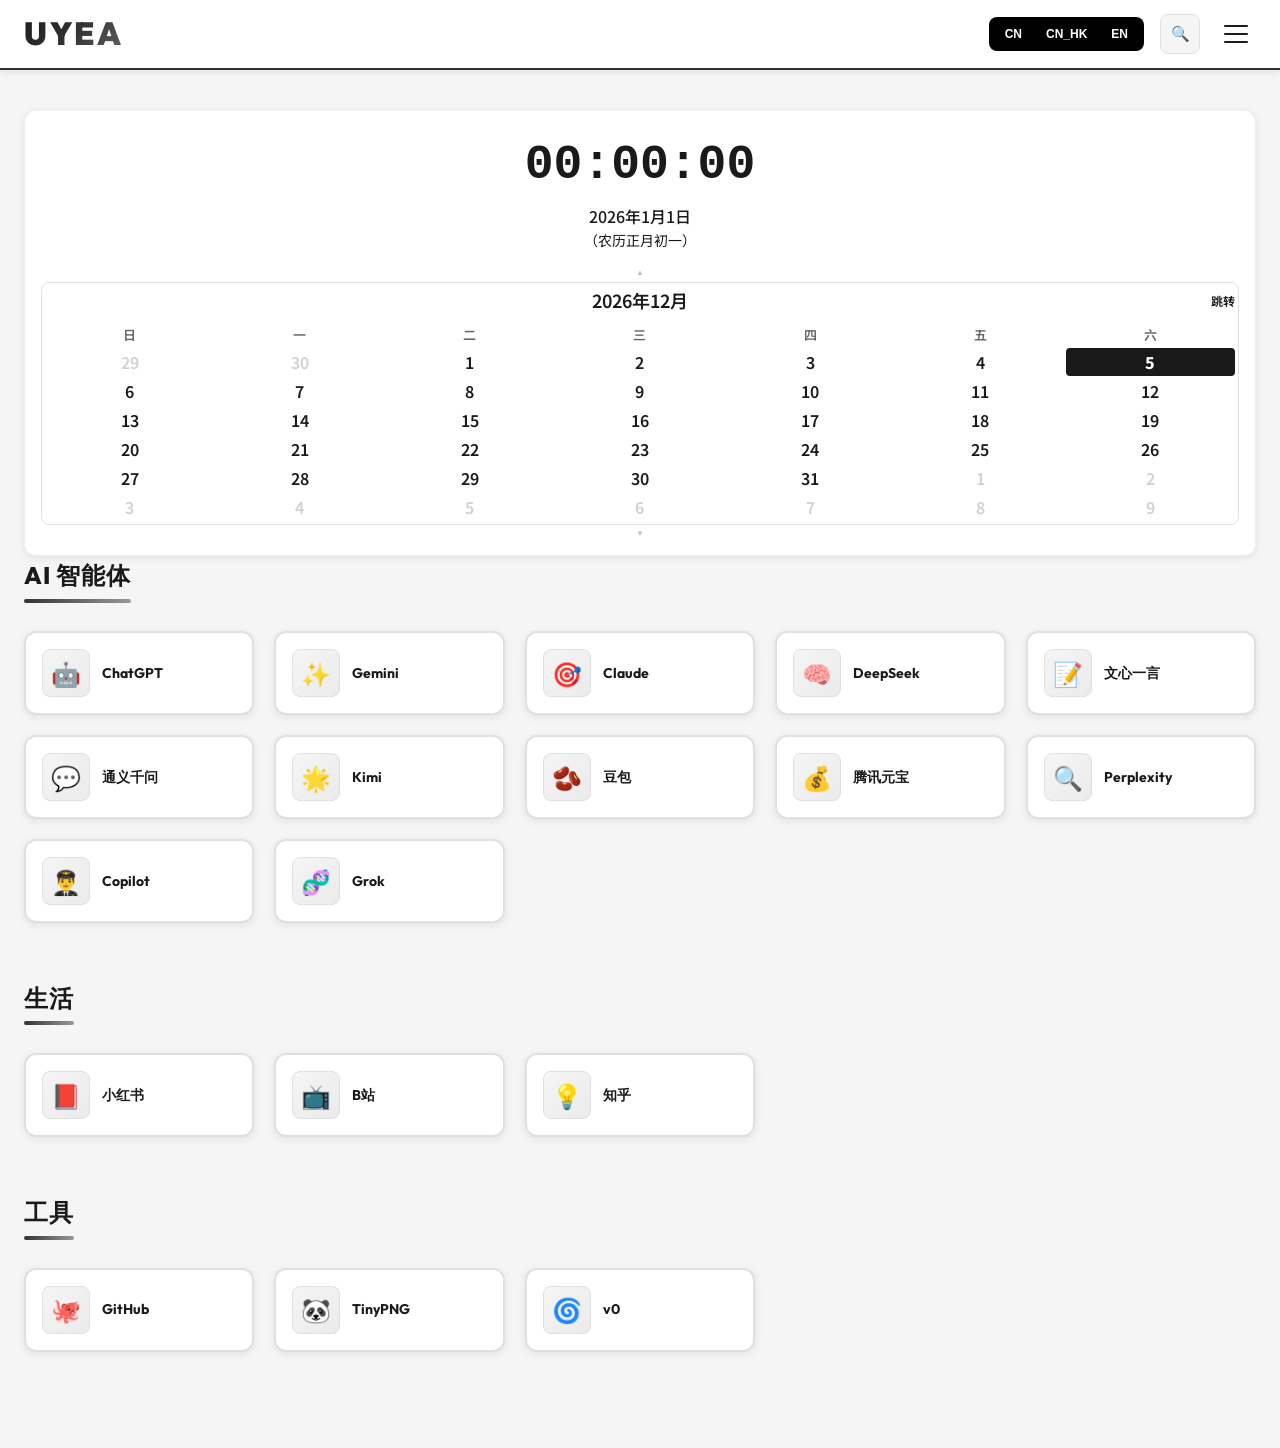
==== commit f9231a63: "更新 index.html" ====
--- a/UYEA-Web/Code/index.html
+++ b/UYEA-Web/Code/index.html
@@ -275,10 +275,10 @@
                 } catch (e) {}
             }
 
-            // 根据年份调整 isRest：非今年则强制 false
+            // 非今年则强制 isRest = false
             function adjustHolidays(year, holidays) {
                 const nowYear = new Date().getFullYear();
-                if (year === nowYear) return; // 今年保持不变
+                if (year === nowYear) return;
                 for (const dateStr in holidays) {
                     const entries = holidays[dateStr];
                     if (Array.isArray(entries)) {
@@ -287,16 +287,25 @@
                 }
             }
 
+            // 统一处理节日数据（幂等），并确保缓存中的最终数据也是已处理的
+            function processHolidayData(year, data) {
+                addLunarHolidays(year, data);
+                adjustHolidays(year, data);
+                return data;
+            }
+
             async function fetchHolidaysByYear(year) {
-                if (holidayCache[year]) return holidayCache[year];
+                // 命中缓存时也要重新处理（兼容旧缓存）
+                if (holidayCache[year]) {
+                    return processHolidayData(year, holidayCache[year]);
+                }
 
                 try {
                     const apiResp = await fetch(`${API_URL}${year}`);
                     const apiResult = await apiResp.json();
                     if (apiResult && apiResult.holiday) {
-                        const data = buildFromApi(year, apiResult.holiday);
-                        addLunarHolidays(year, data);
-                        adjustHolidays(year, data);
+                        let data = buildFromApi(year, apiResult.holiday);
+                        data = processHolidayData(year, data);
                         holidayCache[year] = data;
                         return data;
                     }
@@ -306,17 +315,15 @@
                     const jsonResp = await fetch(MANUAL_JSON_URL);
                     const remoteData = await jsonResp.json();
                     if (remoteData[year]) {
-                        const data = buildFromRemoteConfig(year, remoteData[year]);
-                        addLunarHolidays(year, data);
-                        adjustHolidays(year, data);
+                        let data = buildFromRemoteConfig(year, remoteData[year]);
+                        data = processHolidayData(year, data);
                         holidayCache[year] = data;
                         return data;
                     }
                 } catch (e) {}
 
-                const data = buildFallbackHolidays(year);
-                addLunarHolidays(year, data);
-                adjustHolidays(year, data);
+                let data = buildFallbackHolidays(year);
+                data = processHolidayData(year, data);
                 holidayCache[year] = data;
                 return data;
             }
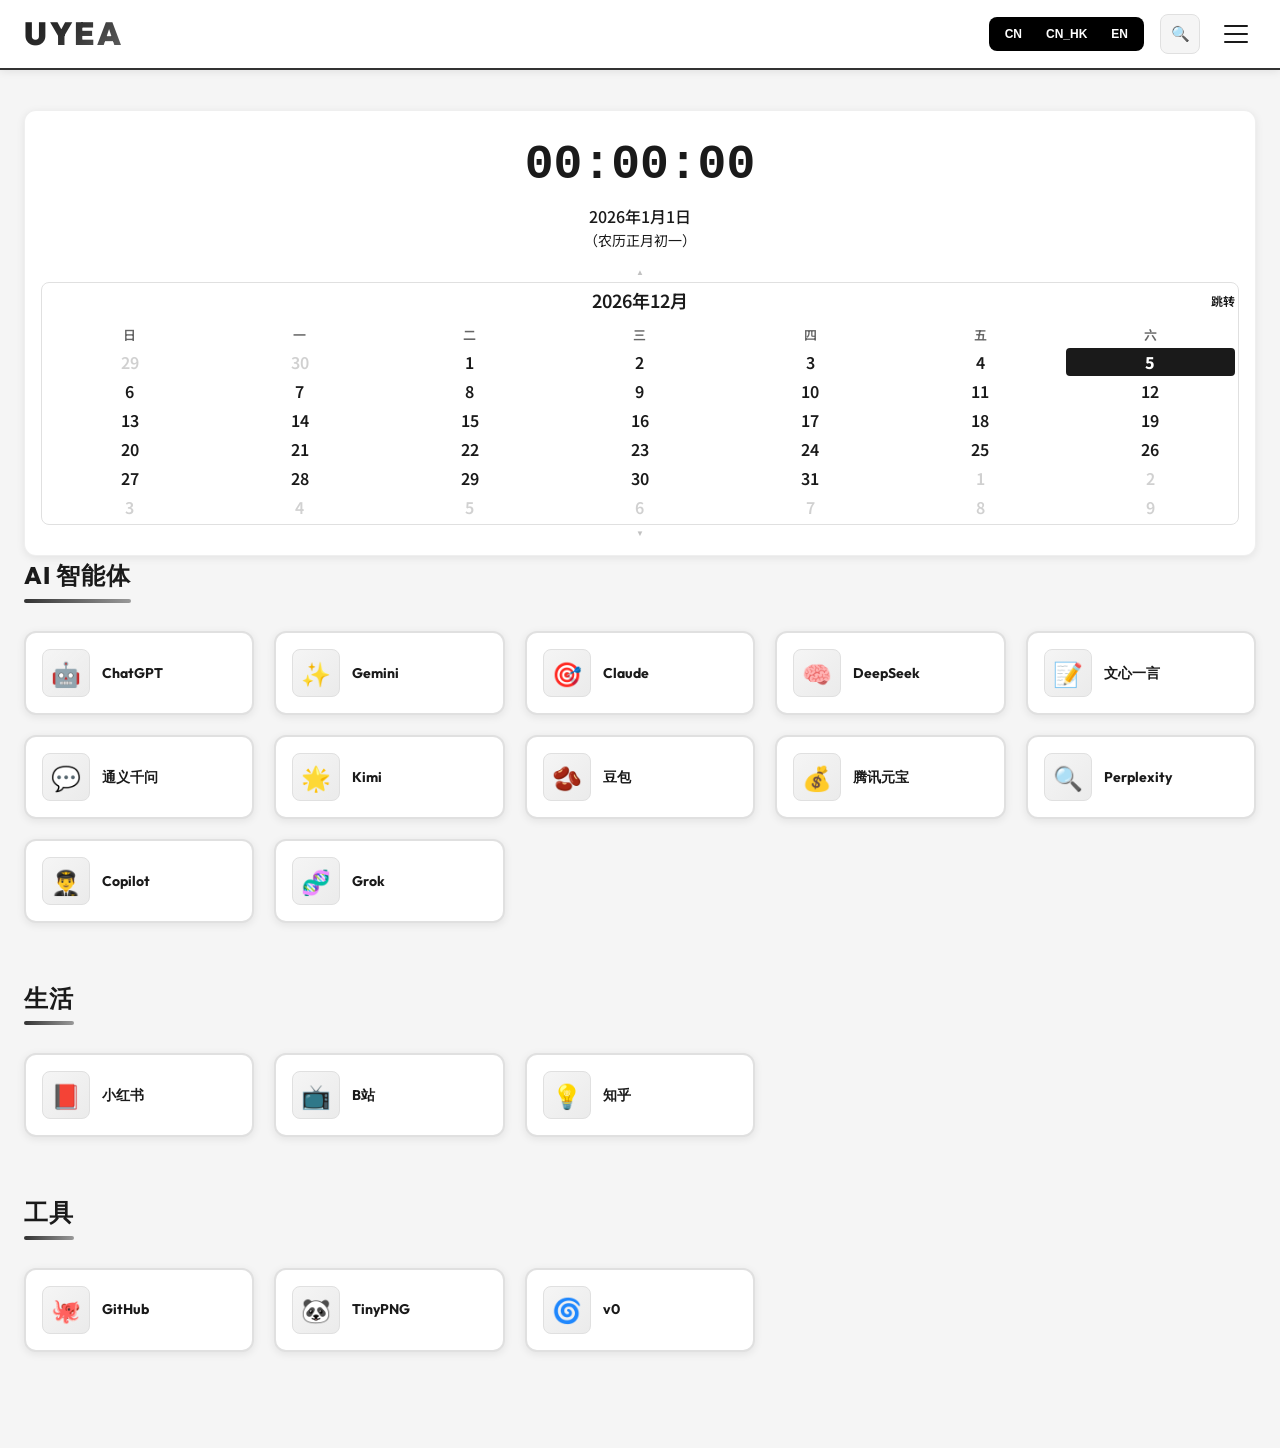
==== commit ce7affc7: "更新 index.html" ====
--- a/UYEA-Web/Code/index.html
+++ b/UYEA-Web/Code/index.html
@@ -239,15 +239,51 @@
                 return null;
             }
 
-            // 统一补齐除夕和春节
+            // 统一注入所有农历节日（包括除夕、春节、清明、端午、中秋等）
             function addLunarHolidays(year, holidays) {
                 try {
+                    // 先遍历全年每天，插入所有农历节日
+                    for (let month = 1; month <= 12; month++) {
+                        const daysInMonth = new Date(year, month, 0).getDate();
+                        for (let day = 1; day <= daysInMonth; day++) {
+                            const dateStr = `${year}-${String(month).padStart(2,'0')}-${String(day).padStart(2,'0')}`;
+                            try {
+                                const solar = Solar.fromYmd(year, month, day);
+                                const lunar = Lunar.fromSolar(solar);
+                                // 清明
+                                if (lunar.getJieQi() === '清明') {
+                                    if (!holidays[dateStr]) holidays[dateStr] = [];
+                                    if (!holidays[dateStr].some(h => h.name === '清明节')) {
+                                        holidays[dateStr].push({ name: '清明节', isRest: false });
+                                    }
+                                }
+                                // 其他农历节日
+                                const lunarKey = `${lunar.getMonth()}-${lunar.getDay()}`;
+                                const lunarFest = LunarUtil.FESTIVAL[lunarKey];
+                                if (lunarFest) {
+                                    if (!holidays[dateStr]) holidays[dateStr] = [];
+                                    if (!holidays[dateStr].some(h => h.name === lunarFest)) {
+                                        holidays[dateStr].push({ name: lunarFest, isRest: false });
+                                    }
+                                }
+                            } catch (e) {}
+                        }
+                    }
+                    // 除夕（当年正月初一的前一天）已在遍历中通过春节得到？不，遍历中的春节是正月初一，而除夕是前一天，需要单独处理
+                    // 从已插入的数据中找到正月初一，然后前一天加入除夕
+                    // 更稳健：直接用 LunarYear 找到正月初一
                     const lunarYearObj = LunarYear.fromYear(year);
                     const months = lunarYearObj.getMonths();
-                    // 除夕：今年正月初一的前一天
                     for (const m of months) {
                         if (m.getYear() === year && m.getMonth() === 1 && !m.isLeap()) {
                             const firstDaySolar = Solar.fromJulianDay(m.getFirstJulianDay());
+                            const firstDayDateStr = `${firstDaySolar.getYear()}-${String(firstDaySolar.getMonth()).padStart(2,'0')}-${String(firstDaySolar.getDay()).padStart(2,'0')}`;
+                            // 确保春节存在（可能上面已添加）
+                            if (!holidays[firstDayDateStr]) holidays[firstDayDateStr] = [];
+                            if (!holidays[firstDayDateStr].some(h => h.name === '春节')) {
+                                holidays[firstDayDateStr].push({ name: '春节', isRest: false });
+                            }
+                            // 除夕：前一天
                             const evSolar = firstDaySolar.next(-1);
                             const evDateStr = `${evSolar.getYear()}-${String(evSolar.getMonth()).padStart(2,'0')}-${String(evSolar.getDay()).padStart(2,'0')}`;
                             if (!holidays[evDateStr]) holidays[evDateStr] = [];
@@ -257,21 +293,6 @@
                             break;
                         }
                     }
-                    // 春节：确保正月初一名称存在
-                    for (const m of months) {
-                        if (m.getYear() === year && m.getMonth() === 1 && !m.isLeap()) {
-                            const firstDaySolar = Solar.fromJulianDay(m.getFirstJulianDay());
-                            const dateStr = `${firstDaySolar.getYear()}-${String(firstDaySolar.getMonth()).padStart(2,'0')}-${String(firstDaySolar.getDay()).padStart(2,'0')}`;
-                            if (!holidays[dateStr]) holidays[dateStr] = [];
-                            const existing = holidays[dateStr].find(h => h.name === '春节');
-                            if (!existing) {
-                                holidays[dateStr].push({ name: '春节', isRest: false });
-                            } else if (!existing.name) {
-                                existing.name = '春节';
-                            }
-                            break;
-                        }
-                    }
                 } catch (e) {}
             }
 
@@ -287,15 +308,14 @@
                 }
             }
 
-            // 统一处理节日数据（幂等），并确保缓存中的最终数据也是已处理的
             function processHolidayData(year, data) {
+                // addLunarHolidays 总能保证所有农历节日都存在
                 addLunarHolidays(year, data);
                 adjustHolidays(year, data);
                 return data;
             }
 
             async function fetchHolidaysByYear(year) {
-                // 命中缓存时也要重新处理（兼容旧缓存）
                 if (holidayCache[year]) {
                     return processHolidayData(year, holidayCache[year]);
                 }
@@ -367,6 +387,7 @@
             }
 
             function buildFallbackHolidays(year) {
+                // 仅加入公历固定节日，农历节日全交由 addLunarHolidays 注入
                 const holidays = {};
                 for (const [name, date] of Object.entries(SOLAR_FIXED_FESTIVALS)) {
                     const [m, d] = date.split('-').map(Number);
@@ -374,30 +395,6 @@
                     if (!holidays[dateStr]) holidays[dateStr] = [];
                     holidays[dateStr].push({ name, isRest: false });
                 }
-
-                for (let month = 1; month <= 12; month++) {
-                    const daysInMonth = new Date(year, month, 0).getDate();
-                    for (let day = 1; day <= daysInMonth; day++) {
-                        const dateStr = `${year}-${String(month).padStart(2,'0')}-${String(day).padStart(2,'0')}`;
-                        try {
-                            const solar = Solar.fromYmd(year, month, day);
-                            const lunar = Lunar.fromSolar(solar);
-                            if (lunar.getJieQi() === '清明') {
-                                if (!holidays[dateStr]) holidays[dateStr] = [];
-                                if (!holidays[dateStr].some(h => h.name === '清明节')) {
-                                    holidays[dateStr].push({ name: '清明节', isRest: false });
-                                }
-                            }
-                            const lunarKey = `${lunar.getMonth()}-${lunar.getDay()}`;
-                            const lunarFest = LunarUtil.FESTIVAL[lunarKey];
-                            if (lunarFest) {
-                                if (!holidays[dateStr]) holidays[dateStr] = [];
-                                holidays[dateStr].push({ name: lunarFest, isRest: false });
-                            }
-                        } catch (e) {}
-                    }
-                }
-
                 return holidays;
             }
 
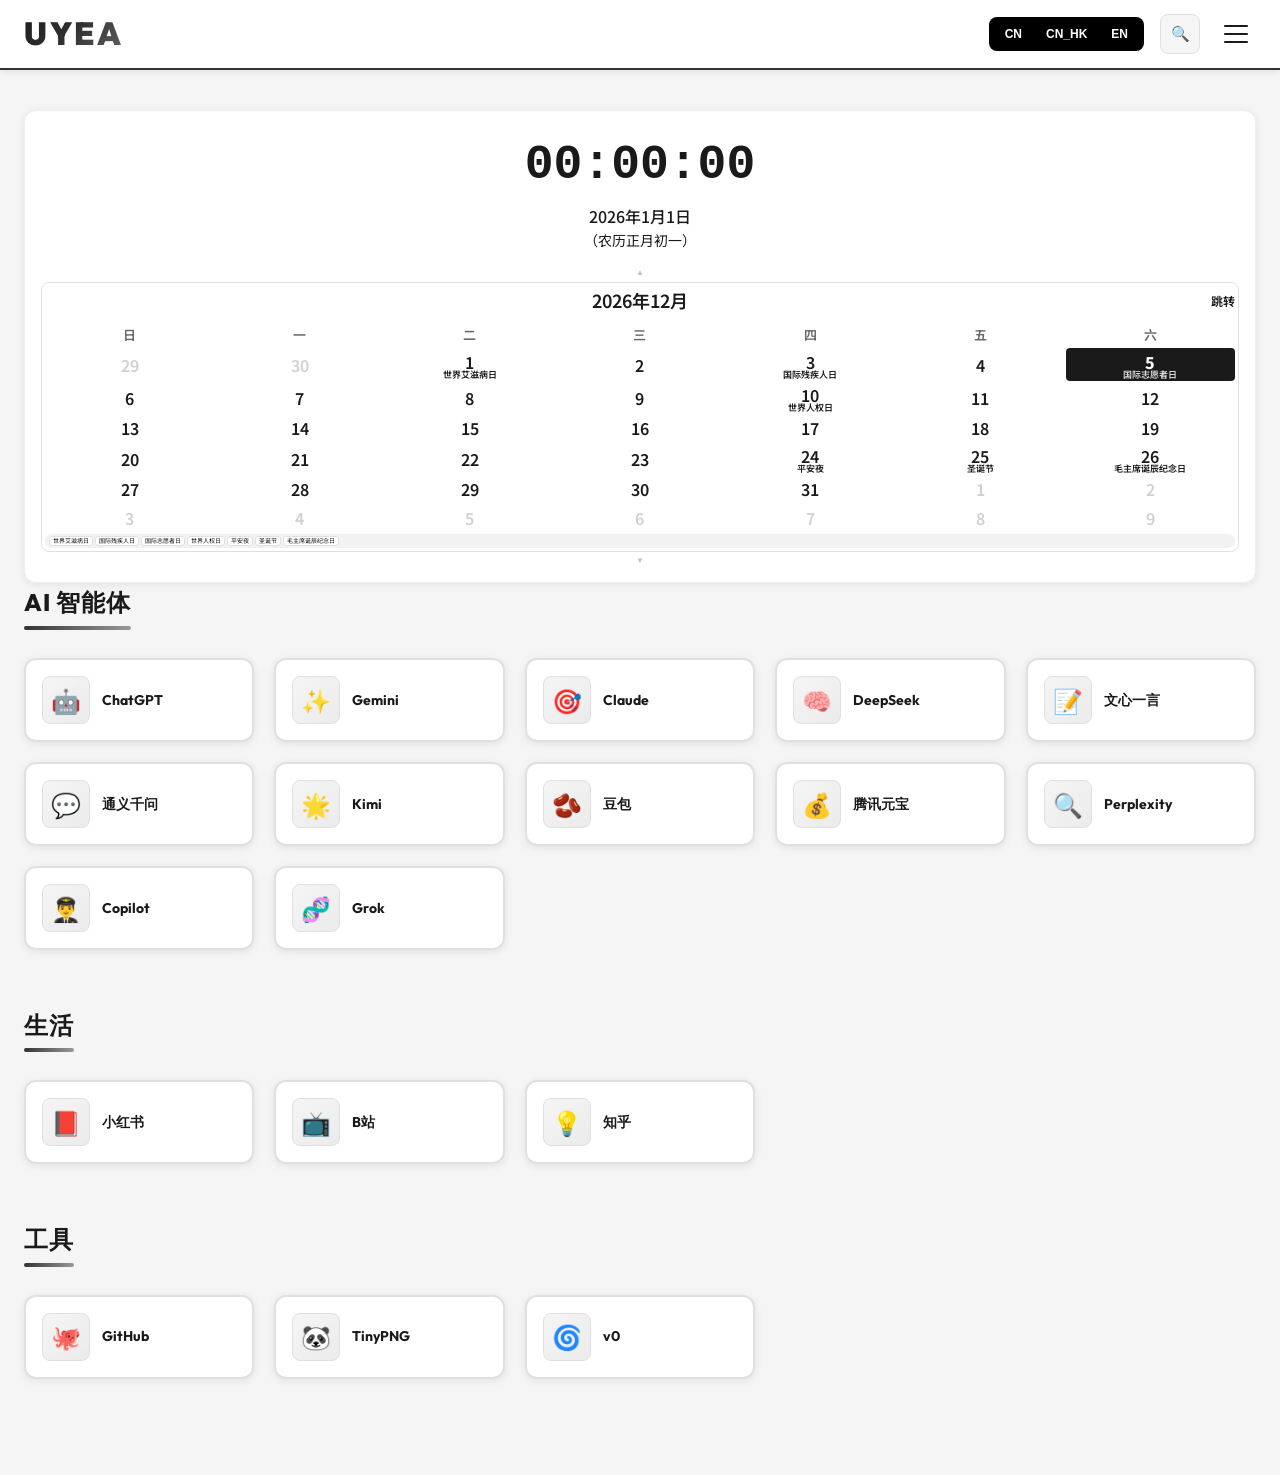
==== commit cbf5e596: "更新 index.html" ====
--- a/UYEA-Web/Code/index.html
+++ b/UYEA-Web/Code/index.html
@@ -205,6 +205,80 @@
                 '国庆节': '10-1'
             };
 
+            // 额外公历节日字典（全球及小众节日）
+            const EXTRA_SOLAR_FESTIVALS = {
+                '1-1':   ['元旦'],
+                '2-2':   ['世界湿地日'],
+                '2-4':   ['世界抗癌日'],
+                '2-14':  ['情人节'],
+                '2-21':  ['国际母语日'],
+                '3-1':   ['国际海豹日'],
+                '3-3':   ['世界野生动植物日','全国爱耳日'],
+                '3-8':   ['国际劳动妇女节'],
+                '3-12':  ['植树节'],
+                '3-14':  ['白色情人节'],
+                '3-15':  ['国际消费者权益日'],
+                '3-17':  ['圣帕特里克节'],
+                '3-20':  ['国际幸福日'],
+                '3-21':  ['世界睡眠日'],
+                '3-22':  ['世界水日'],
+                '3-23':  ['世界气象日'],
+                '4-1':   ['愚人节'],
+                '4-2':   ['世界自闭症日'],
+                '4-7':   ['世界卫生日'],
+                '4-22':  ['世界地球日'],
+                '4-23':  ['世界读书日'],
+                '4-25':  ['世界防治疟疾日'],
+                '5-1':   ['国际劳动节'],
+                '5-4':   ['中国青年节'],
+                '5-8':   ['世界红十字日'],
+                '5-12':  ['国际护士节'],
+                '5-15':  ['国际家庭日'],
+                '5-17':  ['世界电信日'],
+                '5-21':  ['世界文化多样性日'],
+                '5-25':  ['非洲解放日'],
+                '5-31':  ['世界无烟日'],
+                '6-1':   ['国际儿童节'],
+                '6-5':   ['世界环境日'],
+                '6-6':   ['全国爱眼日'],
+                '6-8':   ['世界海洋日'],
+                '6-14':  ['世界献血日'],
+                '6-20':  ['世界难民日'],
+                '6-21':  ['国际瑜伽日'],
+                '6-26':  ['国际禁毒日'],
+                '7-1':   ['香港回归纪念日'],
+                '7-7':   ['七七事变纪念日'],
+                '7-11':  ['世界人口日'],
+                '7-28':  ['世界肝炎日'],
+                '8-1':   ['建军节'],
+                '8-8':   ['全民健身日'],
+                '8-12':  ['国际青年日'],
+                '8-19':  ['世界人道主义日'],
+                '9-8':   ['国际扫盲日'],
+                '9-10':  ['教师节'],
+                '9-16':  ['国际臭氧层保护日'],
+                '9-21':  ['国际和平日'],
+                '9-27':  ['世界旅游日'],
+                '10-1':  ['国庆节'],
+                '10-4':  ['世界动物日'],
+                '10-10': ['辛亥革命纪念日'],
+                '10-16': ['世界粮食日'],
+                '10-24': ['联合国日'],
+                '10-31': ['万圣节前夜'],
+                '11-1':  ['万圣节'],
+                '11-9':  ['全国消防日'],
+                '11-11': ['光棍节'],
+                '11-17': ['国际大学生节'],
+                '11-25': ['国际消除对妇女暴力日'],
+                '12-1':  ['世界艾滋病日'],
+                '12-3':  ['国际残疾人日'],
+                '12-5':  ['国际志愿者日'],
+                '12-10': ['世界人权日'],
+                '12-24': ['平安夜'],
+                '12-25': ['圣诞节'],
+                '12-26': ['毛主席诞辰纪念日']
+            };
+
             function getActualFestivalDate(year, festName) {
                 if (SOLAR_FIXED_FESTIVALS[festName]) {
                     const [m, d] = SOLAR_FIXED_FESTIVALS[festName].split('-').map(Number);
@@ -239,10 +313,32 @@
                 return null;
             }
 
-            // 统一注入所有农历节日（包括除夕、春节、清明、端午、中秋等）
+            // 统一注入所有节日（公历固定/额外/农历/除夕）
             function addLunarHolidays(year, holidays) {
+                // 1. 额外的全球/小众节日（优先，isRest: false）
+                for (const [key, names] of Object.entries(EXTRA_SOLAR_FESTIVALS)) {
+                    const [m, d] = key.split('-').map(Number);
+                    const dateStr = `${year}-${String(m).padStart(2,'0')}-${String(d).padStart(2,'0')}`;
+                    if (!holidays[dateStr]) holidays[dateStr] = [];
+                    names.forEach(name => {
+                        if (!holidays[dateStr].some(h => h.name === name)) {
+                            holidays[dateStr].push({ name, isRest: false });
+                        }
+                    });
+                }
+
+                // 2. 原有公历固定节日（可能覆盖部分额外节日，但 isRest 保持 true 由后续 adjust 决定）
+                for (const [name, date] of Object.entries(SOLAR_FIXED_FESTIVALS)) {
+                    const [m, d] = date.split('-').map(Number);
+                    const dateStr = `${year}-${String(m).padStart(2,'0')}-${String(d).padStart(2,'0')}`;
+                    if (!holidays[dateStr]) holidays[dateStr] = [];
+                    if (!holidays[dateStr].some(h => h.name === name)) {
+                        holidays[dateStr].push({ name, isRest: true });
+                    }
+                }
+
+                // 3. 农历节日（含清明）
                 try {
-                    // 先遍历全年每天，插入所有农历节日
                     for (let month = 1; month <= 12; month++) {
                         const daysInMonth = new Date(year, month, 0).getDate();
                         for (let day = 1; day <= daysInMonth; day++) {
@@ -250,14 +346,12 @@
                             try {
                                 const solar = Solar.fromYmd(year, month, day);
                                 const lunar = Lunar.fromSolar(solar);
-                                // 清明
                                 if (lunar.getJieQi() === '清明') {
                                     if (!holidays[dateStr]) holidays[dateStr] = [];
                                     if (!holidays[dateStr].some(h => h.name === '清明节')) {
                                         holidays[dateStr].push({ name: '清明节', isRest: false });
                                     }
                                 }
-                                // 其他农历节日
                                 const lunarKey = `${lunar.getMonth()}-${lunar.getDay()}`;
                                 const lunarFest = LunarUtil.FESTIVAL[lunarKey];
                                 if (lunarFest) {
@@ -269,21 +363,18 @@
                             } catch (e) {}
                         }
                     }
-                    // 除夕（当年正月初一的前一天）已在遍历中通过春节得到？不，遍历中的春节是正月初一，而除夕是前一天，需要单独处理
-                    // 从已插入的数据中找到正月初一，然后前一天加入除夕
-                    // 更稳健：直接用 LunarYear 找到正月初一
+
+                    // 除夕
                     const lunarYearObj = LunarYear.fromYear(year);
                     const months = lunarYearObj.getMonths();
                     for (const m of months) {
                         if (m.getYear() === year && m.getMonth() === 1 && !m.isLeap()) {
                             const firstDaySolar = Solar.fromJulianDay(m.getFirstJulianDay());
                             const firstDayDateStr = `${firstDaySolar.getYear()}-${String(firstDaySolar.getMonth()).padStart(2,'0')}-${String(firstDaySolar.getDay()).padStart(2,'0')}`;
-                            // 确保春节存在（可能上面已添加）
                             if (!holidays[firstDayDateStr]) holidays[firstDayDateStr] = [];
                             if (!holidays[firstDayDateStr].some(h => h.name === '春节')) {
                                 holidays[firstDayDateStr].push({ name: '春节', isRest: false });
                             }
-                            // 除夕：前一天
                             const evSolar = firstDaySolar.next(-1);
                             const evDateStr = `${evSolar.getYear()}-${String(evSolar.getMonth()).padStart(2,'0')}-${String(evSolar.getDay()).padStart(2,'0')}`;
                             if (!holidays[evDateStr]) holidays[evDateStr] = [];
@@ -309,7 +400,6 @@
             }
 
             function processHolidayData(year, data) {
-                // addLunarHolidays 总能保证所有农历节日都存在
                 addLunarHolidays(year, data);
                 adjustHolidays(year, data);
                 return data;
@@ -387,15 +477,7 @@
             }
 
             function buildFallbackHolidays(year) {
-                // 仅加入公历固定节日，农历节日全交由 addLunarHolidays 注入
-                const holidays = {};
-                for (const [name, date] of Object.entries(SOLAR_FIXED_FESTIVALS)) {
-                    const [m, d] = date.split('-').map(Number);
-                    const dateStr = `${year}-${String(m).padStart(2,'0')}-${String(d).padStart(2,'0')}`;
-                    if (!holidays[dateStr]) holidays[dateStr] = [];
-                    holidays[dateStr].push({ name, isRest: false });
-                }
-                return holidays;
+                return {};
             }
 
             async function initializeHolidayData() {
@@ -492,13 +574,15 @@
                     const dateStr = `${year}-${String(month).padStart(2,'0')}-${String(day).padStart(2,'0')}`;
                     const holidays = holidayData[dateStr];
                     if (!holidays || holidays.length === 0) continue;
-                    const namedHoliday = holidays.find(h => h.name && h.name.trim() !== '');
-                    if (!namedHoliday || addedNames.has(namedHoliday.name)) continue;
-                    addedNames.add(namedHoliday.name);
-                    const tag = document.createElement('div');
-                    tag.className = 'holiday-tag';
-                    tag.textContent = `${String(month).padStart(2,'0')}-${String(day).padStart(2,'0')} ${namedHoliday.name}${namedHoliday.isRest ? ' · 休' : ''}`;
-                    holidayBar.appendChild(tag);
+                    holidays.forEach(h => {
+                        if (h.name && h.name.trim() !== '' && !addedNames.has(h.name)) {
+                            addedNames.add(h.name);
+                            const tag = document.createElement('div');
+                            tag.className = 'holiday-tag';
+                            tag.textContent = h.name;  // 仅名称
+                            holidayBar.appendChild(tag);
+                        }
+                    });
                 }
                 if (addedNames.size === 0) holidayBar.classList.add('empty');
                 else holidayBar.classList.remove('empty');
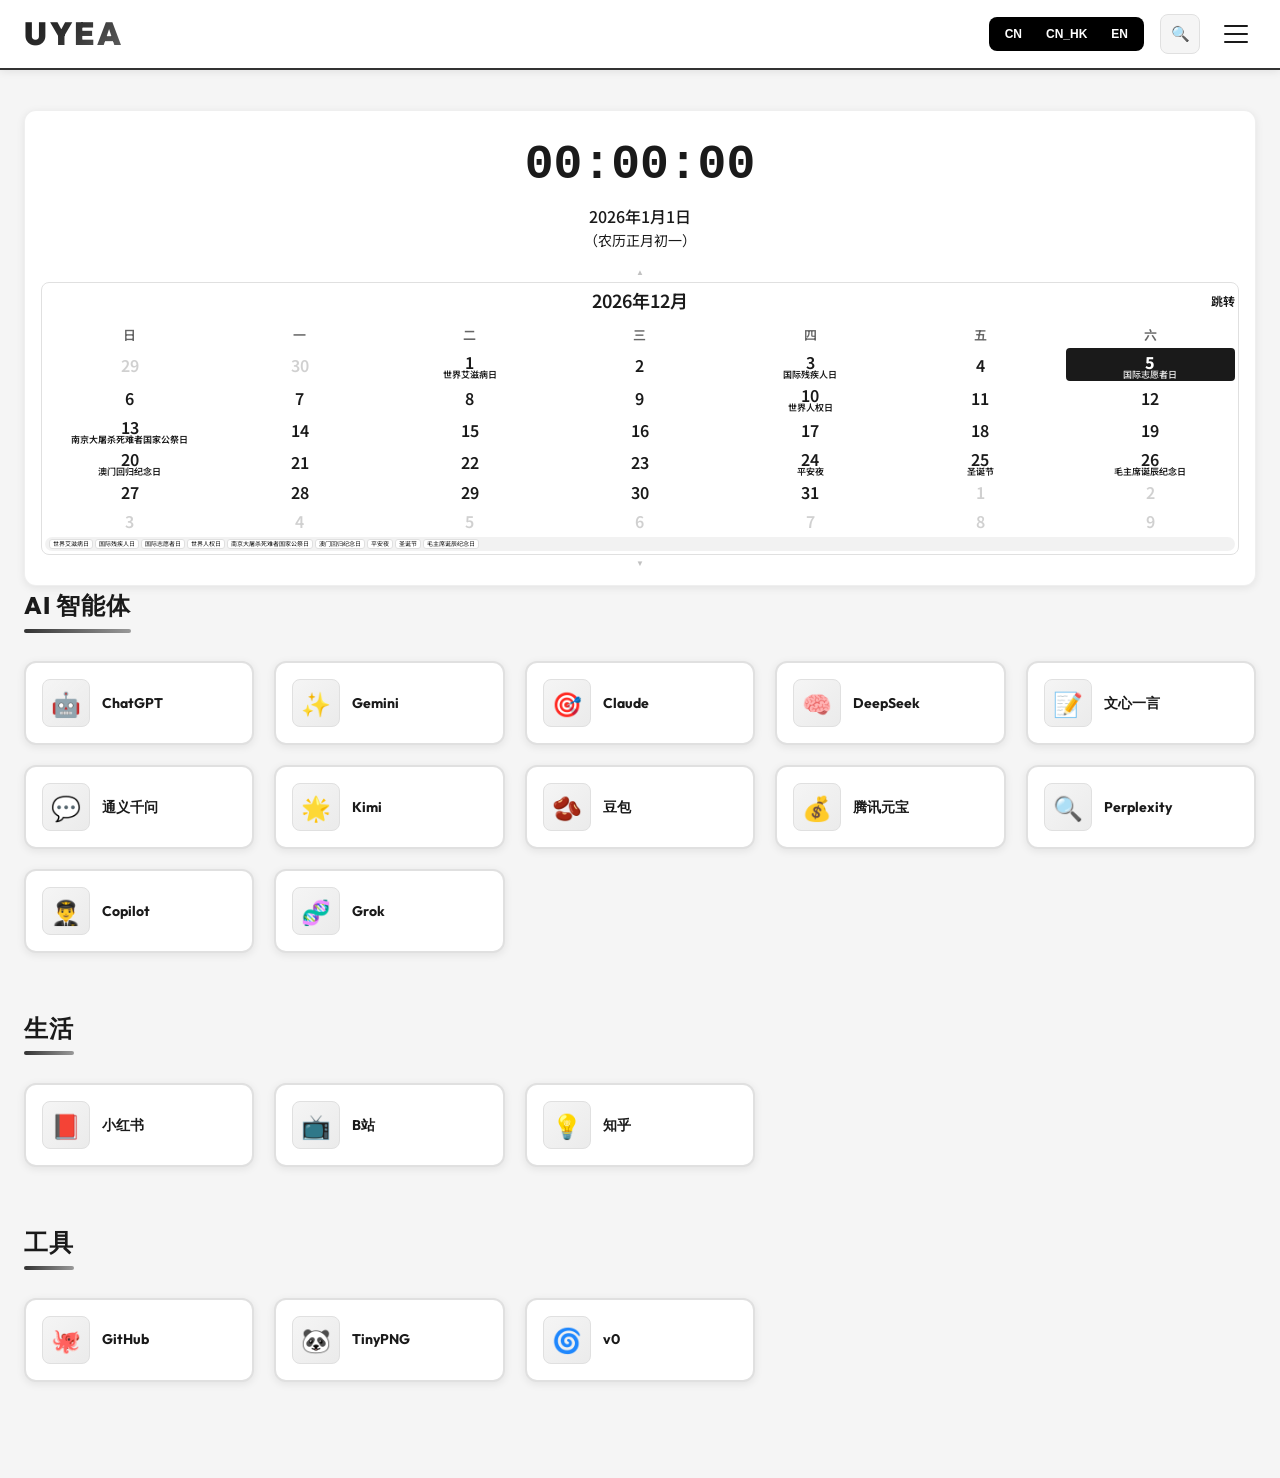
==== commit 3e275a07: "更新 index.html" ====
--- a/UYEA-Web/Code/index.html
+++ b/UYEA-Web/Code/index.html
@@ -205,7 +205,7 @@
                 '国庆节': '10-1'
             };
 
-            // 额外公历节日字典（全球及小众节日）
+            // 全球及小众公历节日
             const EXTRA_SOLAR_FESTIVALS = {
                 '1-1':   ['元旦'],
                 '2-2':   ['世界湿地日'],
@@ -279,6 +279,36 @@
                 '12-26': ['毛主席诞辰纪念日']
             };
 
+            // 中国重大事件纪念日
+            const CHINA_EVENT_FESTIVALS = {
+                '7-1':   ['香港回归纪念日'],
+                '12-20': ['澳门回归纪念日'],
+                '9-3':   ['抗日战争胜利纪念日'],
+                '12-13': ['南京大屠杀死难者国家公祭日'],
+                '10-10': ['辛亥革命纪念日'],             // 已存在，补充也无妨
+                '9-18': ['九一八事变纪念日'],
+                '7-7':   ['七七事变纪念日'],               // 已存在
+                '12-26': ['毛主席诞辰纪念日']               // 已存在
+            };
+
+            // 中国民俗节日（农历月-日）
+            const EXTRA_LUNAR_FESTIVALS = {
+                '1-15': ['元宵节'],
+                '2-2':  ['龙头节'],
+                '5-5':  ['端午节'],
+                '7-7':  ['七夕节'],
+                '7-15': ['中元节'],
+                '8-15': ['中秋节'],
+                '9-9':  ['重阳节'],
+                '10-1': ['寒衣节'],
+                '10-15':['下元节'],
+                '12-8': ['腊八节'],
+                '12-23':['北方小年'],
+                '12-24':['南方小年'],
+                '12-16':['尾牙'],
+                '12-30':['除夕']  // 除夕已动态添加，但这里留作备份
+            };
+
             function getActualFestivalDate(year, festName) {
                 if (SOLAR_FIXED_FESTIVALS[festName]) {
                     const [m, d] = SOLAR_FIXED_FESTIVALS[festName].split('-').map(Number);
@@ -313,9 +343,9 @@
                 return null;
             }
 
-            // 统一注入所有节日（公历固定/额外/农历/除夕）
+            // 统一注入所有节日（公历固定/额外/中国事件/农历/民俗/节气/除夕）
             function addLunarHolidays(year, holidays) {
-                // 1. 额外的全球/小众节日（优先，isRest: false）
+                // 1. 额外的全球/小众公历节日（isRest: false）
                 for (const [key, names] of Object.entries(EXTRA_SOLAR_FESTIVALS)) {
                     const [m, d] = key.split('-').map(Number);
                     const dateStr = `${year}-${String(m).padStart(2,'0')}-${String(d).padStart(2,'0')}`;
@@ -327,7 +357,19 @@
                     });
                 }
 
-                // 2. 原有公历固定节日（可能覆盖部分额外节日，但 isRest 保持 true 由后续 adjust 决定）
+                // 2. 中国重大事件纪念日
+                for (const [key, names] of Object.entries(CHINA_EVENT_FESTIVALS)) {
+                    const [m, d] = key.split('-').map(Number);
+                    const dateStr = `${year}-${String(m).padStart(2,'0')}-${String(d).padStart(2,'0')}`;
+                    if (!holidays[dateStr]) holidays[dateStr] = [];
+                    names.forEach(name => {
+                        if (!holidays[dateStr].some(h => h.name === name)) {
+                            holidays[dateStr].push({ name, isRest: false });
+                        }
+                    });
+                }
+
+                // 3. 原有公历固定节日（可能覆盖部分额外节日，isRest 保持 true，由后续 adjust 决定）
                 for (const [name, date] of Object.entries(SOLAR_FIXED_FESTIVALS)) {
                     const [m, d] = date.split('-').map(Number);
                     const dateStr = `${year}-${String(m).padStart(2,'0')}-${String(d).padStart(2,'0')}`;
@@ -337,7 +379,7 @@
                     }
                 }
 
-                // 3. 农历节日（含清明）
+                // 4. 农历节日、节气、民俗节日
                 try {
                     for (let month = 1; month <= 12; month++) {
                         const daysInMonth = new Date(year, month, 0).getDate();
@@ -346,12 +388,17 @@
                             try {
                                 const solar = Solar.fromYmd(year, month, day);
                                 const lunar = Lunar.fromSolar(solar);
-                                if (lunar.getJieQi() === '清明') {
+
+                                // 4.1 添加节气
+                                const jieQi = lunar.getJieQi();
+                                if (jieQi) {
                                     if (!holidays[dateStr]) holidays[dateStr] = [];
-                                    if (!holidays[dateStr].some(h => h.name === '清明节')) {
-                                        holidays[dateStr].push({ name: '清明节', isRest: false });
+                                    if (!holidays[dateStr].some(h => h.name === jieQi)) {
+                                        holidays[dateStr].push({ name: jieQi, isRest: false });
                                     }
                                 }
+
+                                // 4.2 添加 lunardata 中的传统节日（春节、端午、中秋等）
                                 const lunarKey = `${lunar.getMonth()}-${lunar.getDay()}`;
                                 const lunarFest = LunarUtil.FESTIVAL[lunarKey];
                                 if (lunarFest) {
@@ -360,11 +407,22 @@
                                         holidays[dateStr].push({ name: lunarFest, isRest: false });
                                     }
                                 }
+
+                                // 4.3 添加补充的民俗节日
+                                const extraFest = EXTRA_LUNAR_FESTIVALS[lunarKey];
+                                if (extraFest) {
+                                    if (!holidays[dateStr]) holidays[dateStr] = [];
+                                    extraFest.forEach(name => {
+                                        if (!holidays[dateStr].some(h => h.name === name)) {
+                                            holidays[dateStr].push({ name, isRest: false });
+                                        }
+                                    });
+                                }
                             } catch (e) {}
                         }
                     }
 
-                    // 除夕
+                    // 5. 除夕（动态计算）
                     const lunarYearObj = LunarYear.fromYear(year);
                     const months = lunarYearObj.getMonths();
                     for (const m of months) {
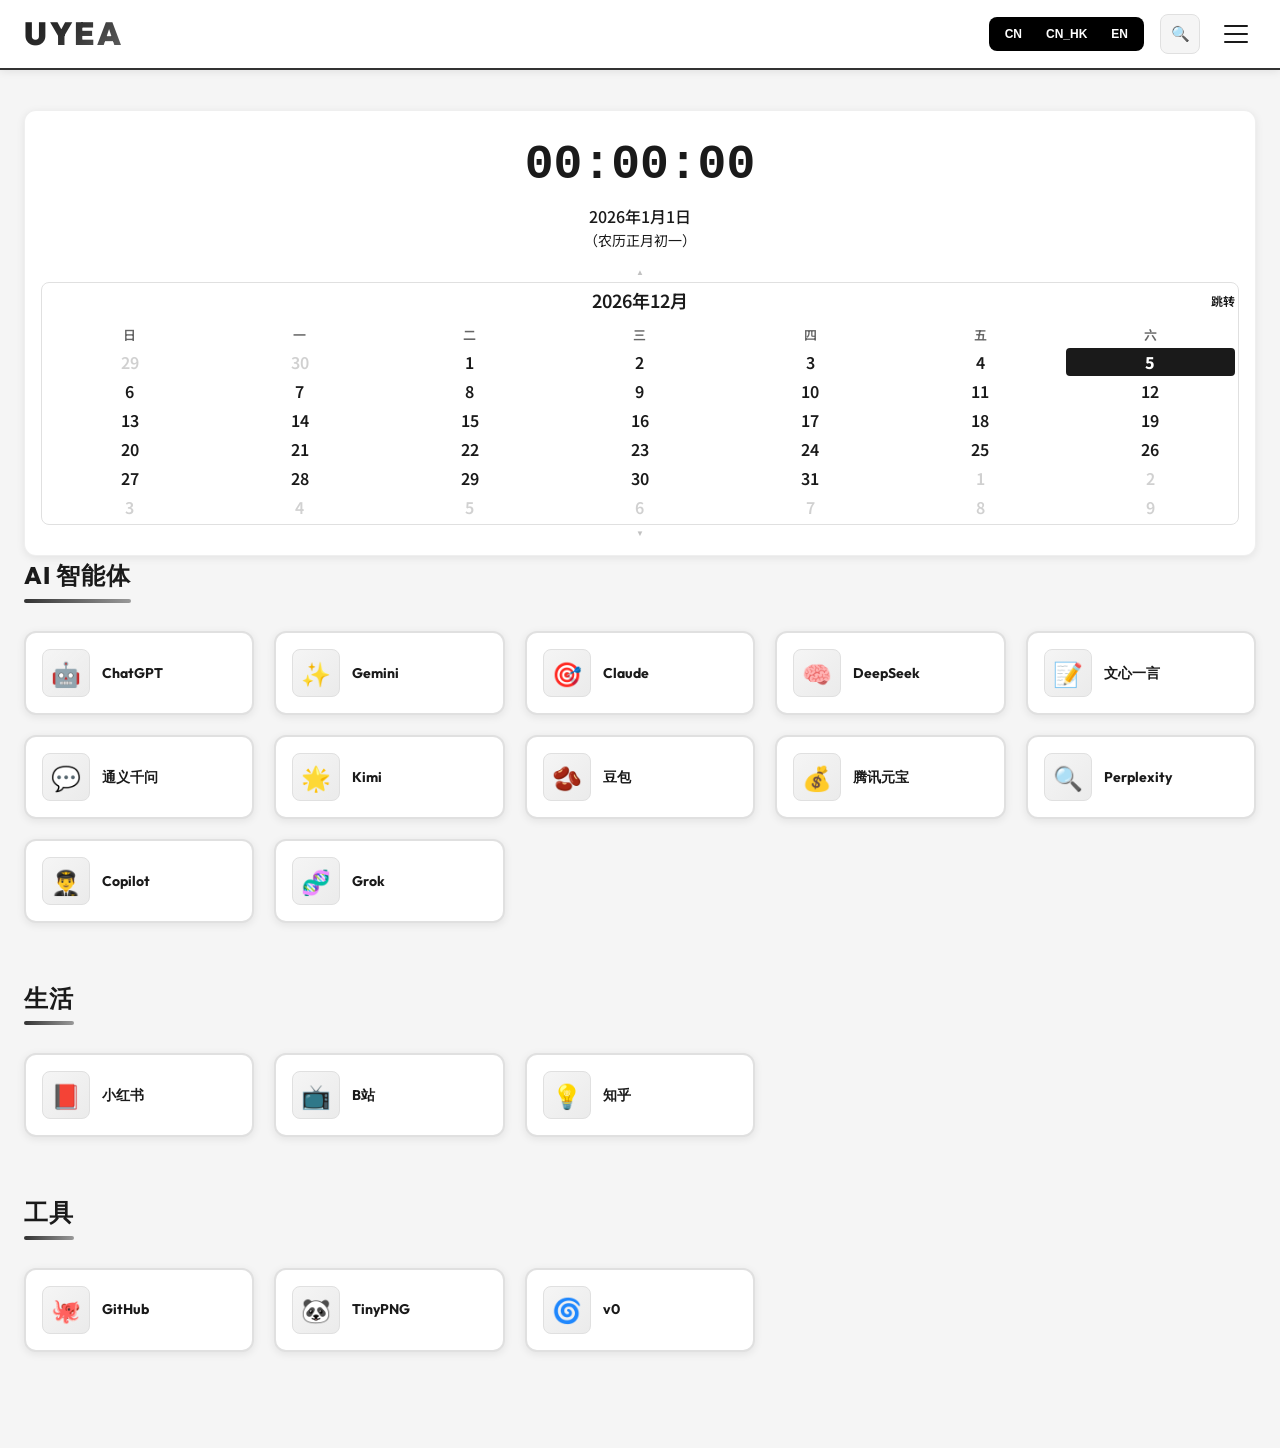
==== commit 5ea43244: "更新 index.html" ====
--- a/UYEA-Web/Code/index.html
+++ b/UYEA-Web/Code/index.html
@@ -198,6 +198,7 @@
             const API_URL = 'https://timor.tech/api/holiday/year/';
             const MANUAL_JSON_URL = 'https://raw.githubusercontent.com/YMH752/UYEA-Files/main/UYEA-Web/Code/holidays.json';
             const holidayCache = {};
+            let fixedFestivals = { solar: {}, lunar: {}, event: {} };
 
             const SOLAR_FIXED_FESTIVALS = {
                 '元旦': '1-1',
@@ -205,109 +206,16 @@
                 '国庆节': '10-1'
             };
 
-            // 全球及小众公历节日
-            const EXTRA_SOLAR_FESTIVALS = {
-                '1-1':   ['元旦'],
-                '2-2':   ['世界湿地日'],
-                '2-4':   ['世界抗癌日'],
-                '2-14':  ['情人节'],
-                '2-21':  ['国际母语日'],
-                '3-1':   ['国际海豹日'],
-                '3-3':   ['世界野生动植物日','全国爱耳日'],
-                '3-8':   ['国际劳动妇女节'],
-                '3-12':  ['植树节'],
-                '3-14':  ['白色情人节'],
-                '3-15':  ['国际消费者权益日'],
-                '3-17':  ['圣帕特里克节'],
-                '3-20':  ['国际幸福日'],
-                '3-21':  ['世界睡眠日'],
-                '3-22':  ['世界水日'],
-                '3-23':  ['世界气象日'],
-                '4-1':   ['愚人节'],
-                '4-2':   ['世界自闭症日'],
-                '4-7':   ['世界卫生日'],
-                '4-22':  ['世界地球日'],
-                '4-23':  ['世界读书日'],
-                '4-25':  ['世界防治疟疾日'],
-                '5-1':   ['国际劳动节'],
-                '5-4':   ['中国青年节'],
-                '5-8':   ['世界红十字日'],
-                '5-12':  ['国际护士节'],
-                '5-15':  ['国际家庭日'],
-                '5-17':  ['世界电信日'],
-                '5-21':  ['世界文化多样性日'],
-                '5-25':  ['非洲解放日'],
-                '5-31':  ['世界无烟日'],
-                '6-1':   ['国际儿童节'],
-                '6-5':   ['世界环境日'],
-                '6-6':   ['全国爱眼日'],
-                '6-8':   ['世界海洋日'],
-                '6-14':  ['世界献血日'],
-                '6-20':  ['世界难民日'],
-                '6-21':  ['国际瑜伽日'],
-                '6-26':  ['国际禁毒日'],
-                '7-1':   ['香港回归纪念日'],
-                '7-7':   ['七七事变纪念日'],
-                '7-11':  ['世界人口日'],
-                '7-28':  ['世界肝炎日'],
-                '8-1':   ['建军节'],
-                '8-8':   ['全民健身日'],
-                '8-12':  ['国际青年日'],
-                '8-19':  ['世界人道主义日'],
-                '9-8':   ['国际扫盲日'],
-                '9-10':  ['教师节'],
-                '9-16':  ['国际臭氧层保护日'],
-                '9-21':  ['国际和平日'],
-                '9-27':  ['世界旅游日'],
-                '10-1':  ['国庆节'],
-                '10-4':  ['世界动物日'],
-                '10-10': ['辛亥革命纪念日'],
-                '10-16': ['世界粮食日'],
-                '10-24': ['联合国日'],
-                '10-31': ['万圣节前夜'],
-                '11-1':  ['万圣节'],
-                '11-9':  ['全国消防日'],
-                '11-11': ['光棍节'],
-                '11-17': ['国际大学生节'],
-                '11-25': ['国际消除对妇女暴力日'],
-                '12-1':  ['世界艾滋病日'],
-                '12-3':  ['国际残疾人日'],
-                '12-5':  ['国际志愿者日'],
-                '12-10': ['世界人权日'],
-                '12-24': ['平安夜'],
-                '12-25': ['圣诞节'],
-                '12-26': ['毛主席诞辰纪念日']
-            };
-
-            // 中国重大事件纪念日
-            const CHINA_EVENT_FESTIVALS = {
-                '7-1':   ['香港回归纪念日'],
-                '12-20': ['澳门回归纪念日'],
-                '9-3':   ['抗日战争胜利纪念日'],
-                '12-13': ['南京大屠杀死难者国家公祭日'],
-                '10-10': ['辛亥革命纪念日'],             // 已存在，补充也无妨
-                '9-18': ['九一八事变纪念日'],
-                '7-7':   ['七七事变纪念日'],               // 已存在
-                '12-26': ['毛主席诞辰纪念日']               // 已存在
-            };
-
-            // 中国民俗节日（农历月-日）
-            const EXTRA_LUNAR_FESTIVALS = {
-                '1-15': ['元宵节'],
-                '2-2':  ['龙头节'],
-                '5-5':  ['端午节'],
-                '7-7':  ['七夕节'],
-                '7-15': ['中元节'],
-                '8-15': ['中秋节'],
-                '9-9':  ['重阳节'],
-                '10-1': ['寒衣节'],
-                '10-15':['下元节'],
-                '12-8': ['腊八节'],
-                '12-23':['北方小年'],
-                '12-24':['南方小年'],
-                '12-16':['尾牙'],
-                '12-30':['除夕']  // 除夕已动态添加，但这里留作备份
-            };
+            // 加载固定节日数据
+            async function loadFixedFestivals() {
+                try {
+                    const resp = await fetch(MANUAL_JSON_URL);
+                    const json = await resp.json();
+                    if (json.fixed_festivals) {
+                        fixedFestivals = json.fixed_festivals;
+                    }
+                } catch (e) {}
+            }
 
             function getActualFestivalDate(year, festName) {
                 if (SOLAR_FIXED_FESTIVALS[festName]) {
@@ -343,10 +251,9 @@
                 return null;
             }
 
-            // 统一注入所有节日（公历固定/额外/中国事件/农历/民俗/节气/除夕）
             function addLunarHolidays(year, holidays) {
-                // 1. 额外的全球/小众公历节日（isRest: false）
-                for (const [key, names] of Object.entries(EXTRA_SOLAR_FESTIVALS)) {
+                // 1. 来自 fixed_festivals 的公历固定节日
+                for (const [key, names] of Object.entries(fixedFestivals.solar)) {
                     const [m, d] = key.split('-').map(Number);
                     const dateStr = `${year}-${String(m).padStart(2,'0')}-${String(d).padStart(2,'0')}`;
                     if (!holidays[dateStr]) holidays[dateStr] = [];
@@ -356,9 +263,8 @@
                         }
                     });
                 }
-
                 // 2. 中国重大事件纪念日
-                for (const [key, names] of Object.entries(CHINA_EVENT_FESTIVALS)) {
+                for (const [key, names] of Object.entries(fixedFestivals.event)) {
                     const [m, d] = key.split('-').map(Number);
                     const dateStr = `${year}-${String(m).padStart(2,'0')}-${String(d).padStart(2,'0')}`;
                     if (!holidays[dateStr]) holidays[dateStr] = [];
@@ -368,8 +274,7 @@
                         }
                     });
                 }
-
-                // 3. 原有公历固定节日（可能覆盖部分额外节日，isRest 保持 true，由后续 adjust 决定）
+                // 3. 原有法定公历节日（isRest true）
                 for (const [name, date] of Object.entries(SOLAR_FIXED_FESTIVALS)) {
                     const [m, d] = date.split('-').map(Number);
                     const dateStr = `${year}-${String(m).padStart(2,'0')}-${String(d).padStart(2,'0')}`;
@@ -378,7 +283,6 @@
                         holidays[dateStr].push({ name, isRest: true });
                     }
                 }
-
                 // 4. 农历节日、节气、民俗节日
                 try {
                     for (let month = 1; month <= 12; month++) {
@@ -388,8 +292,7 @@
                             try {
                                 const solar = Solar.fromYmd(year, month, day);
                                 const lunar = Lunar.fromSolar(solar);
-
-                                // 4.1 添加节气
+                                // 节气
                                 const jieQi = lunar.getJieQi();
                                 if (jieQi) {
                                     if (!holidays[dateStr]) holidays[dateStr] = [];
@@ -397,8 +300,7 @@
                                         holidays[dateStr].push({ name: jieQi, isRest: false });
                                     }
                                 }
-
-                                // 4.2 添加 lunardata 中的传统节日（春节、端午、中秋等）
+                                // 系统农历节日
                                 const lunarKey = `${lunar.getMonth()}-${lunar.getDay()}`;
                                 const lunarFest = LunarUtil.FESTIVAL[lunarKey];
                                 if (lunarFest) {
@@ -407,9 +309,8 @@
                                         holidays[dateStr].push({ name: lunarFest, isRest: false });
                                     }
                                 }
-
-                                // 4.3 添加补充的民俗节日
-                                const extraFest = EXTRA_LUNAR_FESTIVALS[lunarKey];
+                                // JSON 中额外民俗节日
+                                const extraFest = fixedFestivals.lunar[lunarKey];
                                 if (extraFest) {
                                     if (!holidays[dateStr]) holidays[dateStr] = [];
                                     extraFest.forEach(name => {
@@ -421,8 +322,7 @@
                             } catch (e) {}
                         }
                     }
-
-                    // 5. 除夕（动态计算）
+                    // 除夕
                     const lunarYearObj = LunarYear.fromYear(year);
                     const months = lunarYearObj.getMonths();
                     for (const m of months) {
@@ -445,7 +345,6 @@
                 } catch (e) {}
             }
 
-            // 非今年则强制 isRest = false
             function adjustHolidays(year, holidays) {
                 const nowYear = new Date().getFullYear();
                 if (year === nowYear) return;
@@ -457,7 +356,8 @@
                 }
             }
 
-            function processHolidayData(year, data) {
+            async function processHolidayData(year, data) {
+                await loadFixedFestivals(); // 确保固定节日已加载
                 addLunarHolidays(year, data);
                 adjustHolidays(year, data);
                 return data;
@@ -473,7 +373,7 @@
                     const apiResult = await apiResp.json();
                     if (apiResult && apiResult.holiday) {
                         let data = buildFromApi(year, apiResult.holiday);
-                        data = processHolidayData(year, data);
+                        data = await processHolidayData(year, data);
                         holidayCache[year] = data;
                         return data;
                     }
@@ -484,14 +384,14 @@
                     const remoteData = await jsonResp.json();
                     if (remoteData[year]) {
                         let data = buildFromRemoteConfig(year, remoteData[year]);
-                        data = processHolidayData(year, data);
+                        data = await processHolidayData(year, data);
                         holidayCache[year] = data;
                         return data;
                     }
                 } catch (e) {}
 
                 let data = buildFallbackHolidays(year);
-                data = processHolidayData(year, data);
+                data = await processHolidayData(year, data);
                 holidayCache[year] = data;
                 return data;
             }
@@ -637,7 +537,7 @@
                             addedNames.add(h.name);
                             const tag = document.createElement('div');
                             tag.className = 'holiday-tag';
-                            tag.textContent = h.name;  // 仅名称
+                            tag.textContent = h.name;
                             holidayBar.appendChild(tag);
                         }
                     });
@@ -740,7 +640,8 @@
             });
             if (modalOverlay) modalOverlay.addEventListener('click', closeModal);
 
-            initializeHolidayData();
+            // 启动
+            loadFixedFestivals().then(() => initializeHolidayData());
         })();
     </script>
 </body>
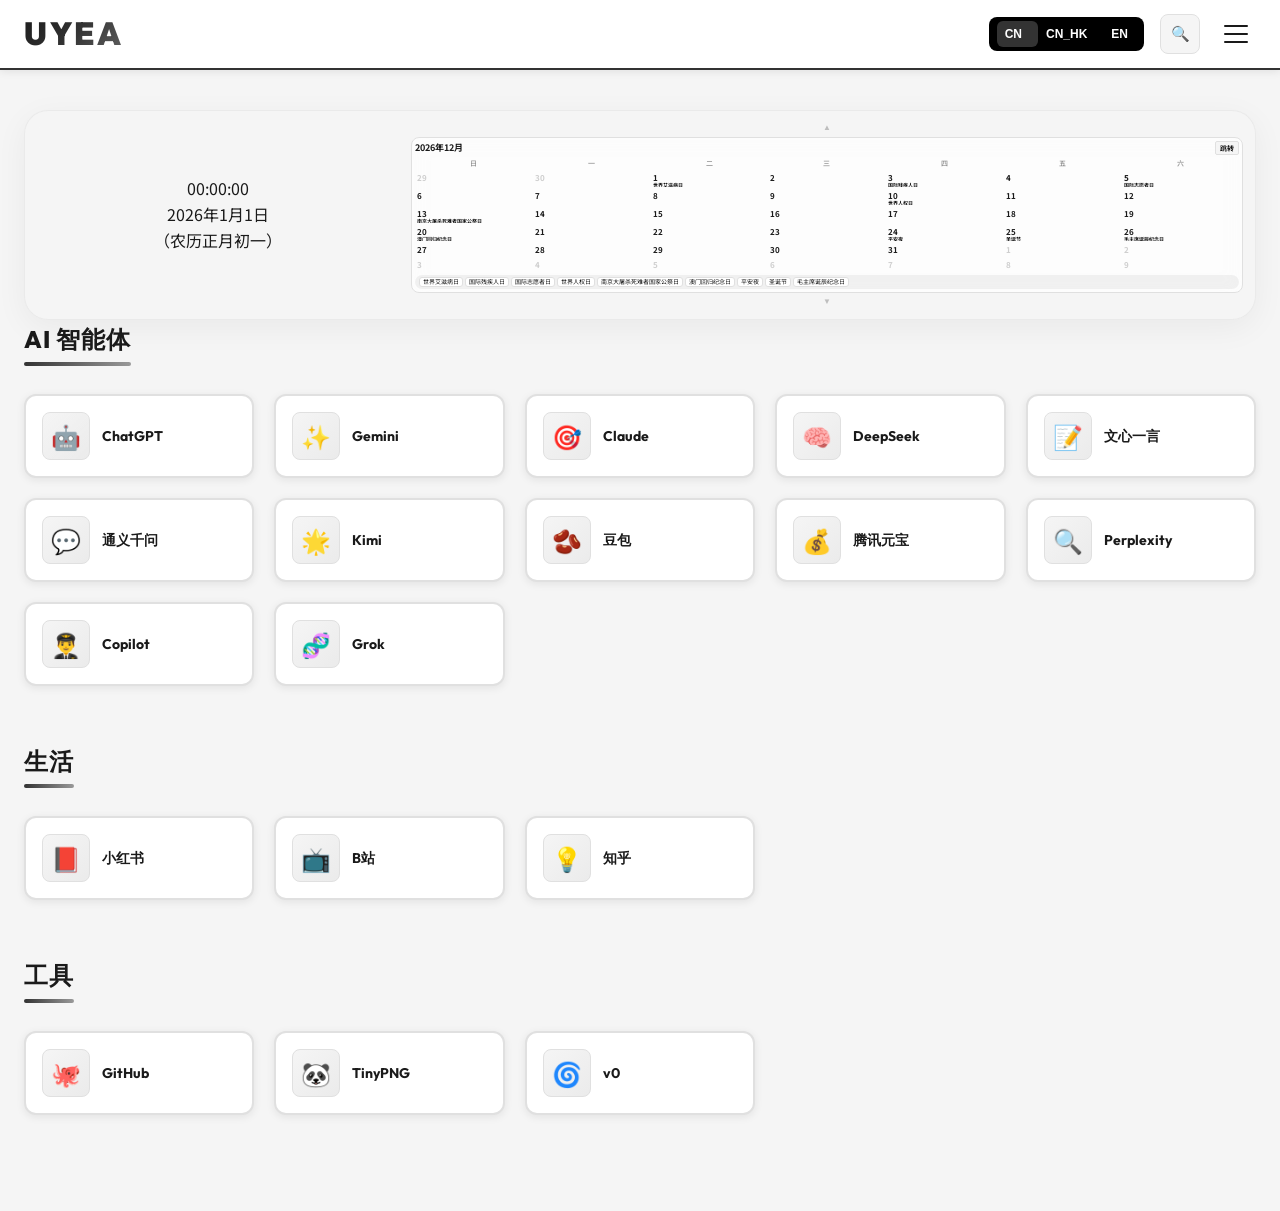
==== commit 3336ce5a: "更新 index.html" ====
--- a/UYEA-Web/Code/index.html
+++ b/UYEA-Web/Code/index.html
@@ -13,30 +13,6 @@
     <link rel="stylesheet" href="https://fonts.googleapis.com/css2?family=Fredoka:wght@400;500;600;700&family=Outfit:wght@400;600;700;800;900&family=Space+Mono:wght@400;700&family=Noto+Sans+SC:wght@400;500;700;800&display=swap" media="print" onload="this.media='all'">
     <noscript><link rel="stylesheet" href="https://fonts.googleapis.com/css2?family=Fredoka:wght@400;500;600;700&family=Outfit:wght@400;600;700;800;900&family=Space+Mono:wght@400;700&family=Noto+Sans+SC:wght@400;500;700;800&display=swap"></noscript>
     <link rel="stylesheet" href="style.css">
-    <style>
-        .clock-display { flex-direction: column; gap: 16px; padding: 16px; background: var(--surface); border-radius: var(--radius-md); box-shadow: var(--shadow-sm); }
-        .clock-left { width: 100%; display: flex; flex-direction: column; justify-content: center; align-items: center; }
-        .clock-right { width: 100%; display: flex; flex-direction: column; }
-        .clock-time-main { font-family: 'Courier New', 'Space Mono', monospace; font-size: 48px; font-weight: 700; letter-spacing: 0px; color: var(--text-primary); text-align: center; white-space: nowrap; overflow: hidden; text-overflow: clip; width: 100%; }
-        .clock-date-gregorian, .clock-date-lunar { text-align: center; }
-        .clock-date-gregorian { font-size: 16px !important; font-weight: 500; }
-        .clock-date-lunar { font-size: 14px !important; font-weight: 400; white-space: nowrap; }
-        .calendar-header { display: flex; justify-content: center; align-items: center; margin-bottom: 8px; position: relative; }
-        .calendar-title { font-size: 18px; font-weight: 600; color: var(--text-primary); text-align: center; }
-        .calendar-jump-btn-header { position: absolute; right: 0; padding: 0; border: none; background: transparent; color: var(--primary); border-radius: 0; font-size: 12px; cursor: pointer; transition: all 0.2s ease; text-decoration: none; }
-        .weekday { text-align: center; font-size: 13px; color: var(--text-secondary); padding: 2px 0; font-weight: 600; }
-        .calendar-cell { min-height: 28px; padding: 4px; text-align: center; border-radius: 4px; cursor: pointer; transition: all 0.2s ease; position: relative; display: flex; flex-direction: column; justify-content: center; align-items: center; height: auto; overflow: visible !important; }
-        .cell-solar { font-size: clamp(12px, 2vw, 16px); font-weight: 600; color: var(--text-primary); line-height: 1; }
-        .cell-lunar { font-size: clamp(6px, 1vw, 9px); font-weight: 400; color: var(--text-muted); line-height: 1; white-space: nowrap; }
-        .cell-holiday { font-size: clamp(6px, 1vw, 9px); font-weight: 600; color: var(--primary); line-height: 1; white-space: nowrap; overflow: visible; }
-        .cell-rest { position: absolute; top: 0; right: 0; font-size: 5px; font-weight: 700; color: #ffffff; background: var(--primary); border-radius: 2px; padding: 0 1px; line-height: 1; white-space: nowrap; z-index: 1; }
-        .calendar-cell.today { background: var(--primary); color: white; border: 2px solid var(--primary); }
-        .calendar-cell.today .cell-solar { color: white; }
-        .calendar-cell.today .cell-lunar, .calendar-cell.today .cell-holiday { color: rgba(255, 255, 255, 0.85); }
-        .modal-inputs-wrapper { display: flex; flex-wrap: wrap; gap: 6px; margin-bottom: 12px; }
-        .modal-inputs-wrapper input { flex: 1; min-width: 60px; height: 32px; border-radius: 4px; border: 1px solid var(--border); background: var(--bg); color: var(--text-primary); text-align: center; font-size: 12px; outline: none; transition: all 0.2s ease; }
-        .modal-inputs-wrapper input:focus { border-color: var(--primary); box-shadow: 0 0 0 2px rgba(0, 0, 0, 0.1); }
-    </style>
 </head>
 <body data-lang="zh-CN">
     <header class="top-header">
@@ -126,40 +102,19 @@
             <!-- AI智能体分类 -->
             <div class="section-group" id="ai-section">
                 <div class="section-header"><h2 class="section-title" data-i18n="section.ai">AI 智能体</h2></div>
-                <div class="grid-container">
-                    <a href="https://chatgpt.com/" target="_blank" class="card-item"><div class="card-icon"><img src="" data-domain="chatgpt.com" data-site-name="ChatGPT" loading="lazy" width="48" height="48"></div><div class="card-info"><div class="card-title">ChatGPT</div></div></a>
-                    <a href="https://gemini.google.com/" target="_blank" class="card-item"><div class="card-icon"><img src="" data-domain="gemini.google.com" data-site-name="Gemini" loading="lazy" width="48" height="48"></div><div class="card-info"><div class="card-title">Gemini</div></div></a>
-                    <a href="https://claude.ai/" target="_blank" class="card-item"><div class="card-icon"><img src="" data-domain="claude.ai" data-site-name="Claude" loading="lazy" width="48" height="48"></div><div class="card-info"><div class="card-title">Claude</div></div></a>
-                    <a href="https://www.deepseek.com/" target="_blank" class="card-item"><div class="card-icon"><img src="" data-domain="deepseek.com" data-site-name="DeepSeek" loading="lazy" width="48" height="48"></div><div class="card-info"><div class="card-title">DeepSeek</div></div></a>
-                    <a href="https://yiyan.baidu.com/" target="_blank" class="card-item"><div class="card-icon"><img src="" data-domain="yiyan.baidu.com" data-site-name="文心一言" loading="lazy" width="48" height="48"></div><div class="card-info"><div class="card-title">文心一言</div></div></a>
-                    <a href="https://qianwen.aliyun.com/" target="_blank" class="card-item"><div class="card-icon"><img src="" data-domain="qianwen.aliyun.com" data-site-name="通义千问" loading="lazy" width="48" height="48"></div><div class="card-info"><div class="card-title">通义千问</div></div></a>
-                    <a href="https://www.kimi.ai/" target="_blank" class="card-item"><div class="card-icon"><img src="" data-domain="kimi.ai" data-site-name="Kimi" loading="lazy" width="48" height="48"></div><div class="card-info"><div class="card-title">Kimi</div></div></a>
-                    <a href="https://www.doubao.com/" target="_blank" class="card-item"><div class="card-icon"><img src="" data-domain="doubao.com" data-site-name="豆包" loading="lazy" width="48" height="48"></div><div class="card-info"><div class="card-title">豆包</div></div></a>
-                    <a href="https://yuanbao.tencent.com/" target="_blank" class="card-item"><div class="card-icon"><img src="" data-domain="yuanbao.tencent.com" data-site-name="腾讯元宝" loading="lazy" width="48" height="48"></div><div class="card-info"><div class="card-title">腾讯元宝</div></div></a>
-                    <a href="https://www.perplexity.ai/" target="_blank" class="card-item"><div class="card-icon"><img src="" data-domain="perplexity.ai" data-site-name="Perplexity" loading="lazy" width="48" height="48"></div><div class="card-info"><div class="card-title">Perplexity</div></div></a>
-                    <a href="https://copilot.microsoft.com/" target="_blank" class="card-item"><div class="card-icon"><img src="" data-domain="copilot.microsoft.com" data-site-name="Copilot" loading="lazy" width="48" height="48"></div><div class="card-info"><div class="card-title">Copilot</div></div></a>
-                    <a href="https://grok.com/" target="_blank" class="card-item"><div class="card-icon"><img src="" data-domain="grok.com" data-site-name="Grok" loading="lazy" width="48" height="48"></div><div class="card-info"><div class="card-title">Grok</div></div></a>
-                </div>
+                <div class="grid-container"></div>
             </div>
 
             <!-- 生活分类 -->
             <div class="section-group" id="life-section">
                 <div class="section-header"><h2 class="section-title" data-i18n="section.life">生活</h2></div>
-                <div class="grid-container">
-                    <a href="https://www.xiaohongshu.com/" target="_blank" class="card-item"><div class="card-icon"><img src="" data-domain="xiaohongshu.com" data-site-name="小红书" loading="lazy" width="48" height="48"></div><div class="card-info"><div class="card-title">小红书</div></div></a>
-                    <a href="https://www.bilibili.com/" target="_blank" class="card-item"><div class="card-icon"><img src="" data-domain="bilibili.com" data-site-name="B站" loading="lazy" width="48" height="48"></div><div class="card-info"><div class="card-title">B站</div></div></a>
-                    <a href="https://www.zhihu.com/" target="_blank" class="card-item"><div class="card-icon"><img src="" data-domain="zhihu.com" data-site-name="知乎" loading="lazy" width="48" height="48"></div><div class="card-info"><div class="card-title">知乎</div></div></a>
-                </div>
+                <div class="grid-container"></div>
             </div>
 
             <!-- 工具分类 -->
             <div class="section-group" id="tools-section">
                 <div class="section-header"><h2 class="section-title" data-i18n="section.tools">工具</h2></div>
-                <div class="grid-container">
-                    <a href="https://github.com/" target="_blank" class="card-item"><div class="card-icon"><img src="" data-domain="github.com" data-site-name="GitHub" loading="lazy" width="48" height="48"></div><div class="card-info"><div class="card-title">GitHub</div></div></a>
-                    <a href="https://tinypng.com/" target="_blank" class="card-item"><div class="card-icon"><img src="" data-domain="tinypng.com" data-site-name="TinyPNG" loading="lazy" width="48" height="48"></div><div class="card-info"><div class="card-title">TinyPNG</div></div></a>
-                    <a href="https://v0.dev/" target="_blank" class="card-item"><div class="card-icon"><img src="" data-domain="v0.dev" data-site-name="v0" loading="lazy" width="48" height="48"></div><div class="card-info"><div class="card-title">v0</div></div></a>
-                </div>
+                <div class="grid-container"></div>
             </div>
         </div>
     </main>
@@ -185,464 +140,6 @@
     </div>
 
     <script src="lunar.js"></script>
-    <script>
-        (function() {
-            const todayDate = new Date();
-            let currentCalendarYear = todayDate.getFullYear();
-            let currentCalendarMonth = todayDate.getMonth() + 1;
-            let selectedDate = todayDate;
-            let isAnimating = false;
-            let holidayData = {};
-            let fetchLock = false;
-
-            const API_URL = 'https://timor.tech/api/holiday/year/';
-            const MANUAL_JSON_URL = 'https://raw.githubusercontent.com/YMH752/UYEA-Files/main/UYEA-Web/Code/holidays.json';
-            const holidayCache = {};
-            let fixedFestivals = { solar: {}, lunar: {}, event: {} };
-
-            const SOLAR_FIXED_FESTIVALS = {
-                '元旦': '1-1',
-                '劳动节': '5-1',
-                '国庆节': '10-1'
-            };
-
-            // 加载固定节日数据
-            async function loadFixedFestivals() {
-                try {
-                    const resp = await fetch(MANUAL_JSON_URL);
-                    const json = await resp.json();
-                    if (json.fixed_festivals) {
-                        fixedFestivals = json.fixed_festivals;
-                    }
-                } catch (e) {}
-            }
-
-            function getActualFestivalDate(year, festName) {
-                if (SOLAR_FIXED_FESTIVALS[festName]) {
-                    const [m, d] = SOLAR_FIXED_FESTIVALS[festName].split('-').map(Number);
-                    return { month: m, day: d };
-                }
-                if (festName === '清明' || festName === '清明节') {
-                    for (let m = 1; m <= 12; m++) {
-                        const days = new Date(year, m, 0).getDate();
-                        for (let d = 1; d <= days; d++) {
-                            const solar = Solar.fromYmd(year, m, d);
-                            const lunar = Lunar.fromSolar(solar);
-                            if (lunar.getJieQi() === '清明') {
-                                return { month: m, day: d };
-                            }
-                        }
-                    }
-                }
-                try {
-                    for (let m = 1; m <= 12; m++) {
-                        const days = new Date(year, m, 0).getDate();
-                        for (let d = 1; d <= days; d++) {
-                            const solar = Solar.fromYmd(year, m, d);
-                            const lunar = Lunar.fromSolar(solar);
-                            const lunarKey = `${lunar.getMonth()}-${lunar.getDay()}`;
-                            const lunarFest = LunarUtil.FESTIVAL[lunarKey];
-                            if (lunarFest === festName) {
-                                return { month: m, day: d };
-                            }
-                        }
-                    }
-                } catch (e) {}
-                return null;
-            }
-
-            function addLunarHolidays(year, holidays) {
-                // 1. 来自 fixed_festivals 的公历固定节日
-                for (const [key, names] of Object.entries(fixedFestivals.solar)) {
-                    const [m, d] = key.split('-').map(Number);
-                    const dateStr = `${year}-${String(m).padStart(2,'0')}-${String(d).padStart(2,'0')}`;
-                    if (!holidays[dateStr]) holidays[dateStr] = [];
-                    names.forEach(name => {
-                        if (!holidays[dateStr].some(h => h.name === name)) {
-                            holidays[dateStr].push({ name, isRest: false });
-                        }
-                    });
-                }
-                // 2. 中国重大事件纪念日
-                for (const [key, names] of Object.entries(fixedFestivals.event)) {
-                    const [m, d] = key.split('-').map(Number);
-                    const dateStr = `${year}-${String(m).padStart(2,'0')}-${String(d).padStart(2,'0')}`;
-                    if (!holidays[dateStr]) holidays[dateStr] = [];
-                    names.forEach(name => {
-                        if (!holidays[dateStr].some(h => h.name === name)) {
-                            holidays[dateStr].push({ name, isRest: false });
-                        }
-                    });
-                }
-                // 3. 原有法定公历节日（isRest true）
-                for (const [name, date] of Object.entries(SOLAR_FIXED_FESTIVALS)) {
-                    const [m, d] = date.split('-').map(Number);
-                    const dateStr = `${year}-${String(m).padStart(2,'0')}-${String(d).padStart(2,'0')}`;
-                    if (!holidays[dateStr]) holidays[dateStr] = [];
-                    if (!holidays[dateStr].some(h => h.name === name)) {
-                        holidays[dateStr].push({ name, isRest: true });
-                    }
-                }
-                // 4. 农历节日、节气、民俗节日
-                try {
-                    for (let month = 1; month <= 12; month++) {
-                        const daysInMonth = new Date(year, month, 0).getDate();
-                        for (let day = 1; day <= daysInMonth; day++) {
-                            const dateStr = `${year}-${String(month).padStart(2,'0')}-${String(day).padStart(2,'0')}`;
-                            try {
-                                const solar = Solar.fromYmd(year, month, day);
-                                const lunar = Lunar.fromSolar(solar);
-                                // 节气
-                                const jieQi = lunar.getJieQi();
-                                if (jieQi) {
-                                    if (!holidays[dateStr]) holidays[dateStr] = [];
-                                    if (!holidays[dateStr].some(h => h.name === jieQi)) {
-                                        holidays[dateStr].push({ name: jieQi, isRest: false });
-                                    }
-                                }
-                                // 系统农历节日
-                                const lunarKey = `${lunar.getMonth()}-${lunar.getDay()}`;
-                                const lunarFest = LunarUtil.FESTIVAL[lunarKey];
-                                if (lunarFest) {
-                                    if (!holidays[dateStr]) holidays[dateStr] = [];
-                                    if (!holidays[dateStr].some(h => h.name === lunarFest)) {
-                                        holidays[dateStr].push({ name: lunarFest, isRest: false });
-                                    }
-                                }
-                                // JSON 中额外民俗节日
-                                const extraFest = fixedFestivals.lunar[lunarKey];
-                                if (extraFest) {
-                                    if (!holidays[dateStr]) holidays[dateStr] = [];
-                                    extraFest.forEach(name => {
-                                        if (!holidays[dateStr].some(h => h.name === name)) {
-                                            holidays[dateStr].push({ name, isRest: false });
-                                        }
-                                    });
-                                }
-                            } catch (e) {}
-                        }
-                    }
-                    // 除夕
-                    const lunarYearObj = LunarYear.fromYear(year);
-                    const months = lunarYearObj.getMonths();
-                    for (const m of months) {
-                        if (m.getYear() === year && m.getMonth() === 1 && !m.isLeap()) {
-                            const firstDaySolar = Solar.fromJulianDay(m.getFirstJulianDay());
-                            const firstDayDateStr = `${firstDaySolar.getYear()}-${String(firstDaySolar.getMonth()).padStart(2,'0')}-${String(firstDaySolar.getDay()).padStart(2,'0')}`;
-                            if (!holidays[firstDayDateStr]) holidays[firstDayDateStr] = [];
-                            if (!holidays[firstDayDateStr].some(h => h.name === '春节')) {
-                                holidays[firstDayDateStr].push({ name: '春节', isRest: false });
-                            }
-                            const evSolar = firstDaySolar.next(-1);
-                            const evDateStr = `${evSolar.getYear()}-${String(evSolar.getMonth()).padStart(2,'0')}-${String(evSolar.getDay()).padStart(2,'0')}`;
-                            if (!holidays[evDateStr]) holidays[evDateStr] = [];
-                            if (!holidays[evDateStr].some(h => h.name === '除夕')) {
-                                holidays[evDateStr].push({ name: '除夕', isRest: false });
-                            }
-                            break;
-                        }
-                    }
-                } catch (e) {}
-            }
-
-            function adjustHolidays(year, holidays) {
-                const nowYear = new Date().getFullYear();
-                if (year === nowYear) return;
-                for (const dateStr in holidays) {
-                    const entries = holidays[dateStr];
-                    if (Array.isArray(entries)) {
-                        entries.forEach(h => { h.isRest = false; });
-                    }
-                }
-            }
-
-            async function processHolidayData(year, data) {
-                await loadFixedFestivals(); // 确保固定节日已加载
-                addLunarHolidays(year, data);
-                adjustHolidays(year, data);
-                return data;
-            }
-
-            async function fetchHolidaysByYear(year) {
-                if (holidayCache[year]) {
-                    return processHolidayData(year, holidayCache[year]);
-                }
-
-                try {
-                    const apiResp = await fetch(`${API_URL}${year}`);
-                    const apiResult = await apiResp.json();
-                    if (apiResult && apiResult.holiday) {
-                        let data = buildFromApi(year, apiResult.holiday);
-                        data = await processHolidayData(year, data);
-                        holidayCache[year] = data;
-                        return data;
-                    }
-                } catch (e) {}
-
-                try {
-                    const jsonResp = await fetch(MANUAL_JSON_URL);
-                    const remoteData = await jsonResp.json();
-                    if (remoteData[year]) {
-                        let data = buildFromRemoteConfig(year, remoteData[year]);
-                        data = await processHolidayData(year, data);
-                        holidayCache[year] = data;
-                        return data;
-                    }
-                } catch (e) {}
-
-                let data = buildFallbackHolidays(year);
-                data = await processHolidayData(year, data);
-                holidayCache[year] = data;
-                return data;
-            }
-
-            function buildFromApi(year, holidayObj) {
-                const holidays = {};
-                for (const [key, val] of Object.entries(holidayObj)) {
-                    if (!val.holiday) continue;
-                    const dateStr = `${year}-${key}`;
-                    const name = val.name;
-                    const actual = getActualFestivalDate(year, name);
-                    const isActualDay = actual && parseInt(key.split('-')[0]) === actual.month && parseInt(key.split('-')[1]) === actual.day;
-                    if (!holidays[dateStr]) holidays[dateStr] = [];
-                    holidays[dateStr].push({
-                        name: isActualDay ? name : '',
-                        isRest: true
-                    });
-                }
-                return holidays;
-            }
-
-            function buildFromRemoteConfig(year, config) {
-                const holidays = {};
-                for (const [name, info] of Object.entries(config)) {
-                    const start = info.start;
-                    const days = info.days;
-                    const actualStart = info.actual || start;
-                    const [sMonth, sDay] = start.split('-').map(Number);
-                    for (let i = 0; i < days; i++) {
-                        const d = new Date(year, sMonth - 1, sDay + i);
-                        const dateStr = `${d.getFullYear()}-${String(d.getMonth() + 1).padStart(2,'0')}-${String(d.getDate()).padStart(2,'0')}`;
-                        if (!holidays[dateStr]) holidays[dateStr] = [];
-                        const showName = (dateStr === `${year}-${actualStart}`);
-                        holidays[dateStr].push({
-                            name: showName ? name : '',
-                            isRest: true
-                        });
-                    }
-                }
-                return holidays;
-            }
-
-            function buildFallbackHolidays(year) {
-                return {};
-            }
-
-            async function initializeHolidayData() {
-                const skeleton = document.getElementById('calendarSkeleton');
-                const grid = document.getElementById('calendarGrid');
-                if (skeleton) skeleton.classList.remove('hidden');
-                if (grid) grid.style.display = 'none';
-                holidayData = await fetchHolidaysByYear(currentCalendarYear);
-                renderCalendar(currentCalendarYear, currentCalendarMonth);
-                renderHolidayBar(currentCalendarYear, currentCalendarMonth);
-                if (skeleton) skeleton.classList.add('hidden');
-                if (grid) grid.style.display = 'grid';
-            }
-
-            function solarToLunar(year, month, day) {
-                try {
-                    const solar = Solar.fromYmd(year, month, day);
-                    return Lunar.fromSolar(solar).getDayInChinese();
-                } catch (e) {}
-                return '';
-            }
-
-            function renderCalendar(year, month) {
-                const firstDay = new Date(year, month - 1, 1).getDay();
-                const daysInMonth = new Date(year, month, 0).getDate();
-                const daysInPrevMonth = new Date(year, month - 1, 0).getDate();
-                const grid = document.getElementById('calendarGrid');
-                if (!grid) return;
-                grid.innerHTML = '';
-                for (let i = firstDay - 1; i >= 0; i--) {
-                    const cell = document.createElement('div');
-                    cell.className = 'calendar-cell other-month';
-                    cell.innerHTML = `<div class="cell-solar">${daysInPrevMonth - i}</div>`;
-                    grid.appendChild(cell);
-                }
-                const today = new Date();
-                for (let day = 1; day <= daysInMonth; day++) {
-                    const cell = document.createElement('div');
-                    cell.className = 'calendar-cell';
-                    const dateStr = `${year}-${String(month).padStart(2,'0')}-${String(day).padStart(2,'0')}`;
-                    const isToday = today.getFullYear() === year && today.getMonth() === month - 1 && today.getDate() === day;
-                    if (isToday) cell.classList.add('today');
-
-                    let cellHTML = `<div class="cell-solar">${day}</div>`;
-
-                    const holidays = holidayData[dateStr];
-                    if (holidays && holidays.length > 0) {
-                        const restHoliday = holidays.find(h => h.isRest);
-                        if (restHoliday) {
-                            cellHTML += `<div class="cell-rest">休</div>`;
-                        }
-                        const namedHoliday = holidays.find(h => h.name && h.name.trim() !== '');
-                        if (namedHoliday) {
-                            cellHTML += `<div class="cell-holiday">${namedHoliday.name}</div>`;
-                        } else {
-                            const lunarStr = solarToLunar(year, month, day);
-                            if (lunarStr) cellHTML += `<div class="cell-lunar">${lunarStr}</div>`;
-                        }
-                    } else {
-                        const lunarStr = solarToLunar(year, month, day);
-                        if (lunarStr) cellHTML += `<div class="cell-lunar">${lunarStr}</div>`;
-                    }
-
-                    cell.innerHTML = cellHTML;
-                    cell.addEventListener('click', () => {
-                        const alreadySelected = cell.classList.contains('selected');
-                        document.querySelectorAll('.calendar-cell.selected').forEach(c => c.classList.remove('selected'));
-                        if (!alreadySelected && !cell.classList.contains('other-month')) {
-                            cell.classList.add('selected');
-                            selectedDate = new Date(year, month - 1, day);
-                        }
-                    });
-                    grid.appendChild(cell);
-                }
-                const totalCells = grid.children.length;
-                let nextMonthDay = 1;
-                while (totalCells + (nextMonthDay - 1) < 42) {
-                    const cell = document.createElement('div');
-                    cell.className = 'calendar-cell other-month';
-                    cell.innerHTML = `<div class="cell-solar">${nextMonthDay}</div>`;
-                    grid.appendChild(cell);
-                    nextMonthDay++;
-                }
-                document.getElementById('calendarTitle').textContent = `${year}年${month}月`;
-            }
-
-            function renderHolidayBar(year, month) {
-                const holidayBar = document.getElementById('holidayBar');
-                if (!holidayBar) return;
-                holidayBar.innerHTML = '';
-                const daysInMonth = new Date(year, month, 0).getDate();
-                const addedNames = new Set();
-                for (let day = 1; day <= daysInMonth; day++) {
-                    const dateStr = `${year}-${String(month).padStart(2,'0')}-${String(day).padStart(2,'0')}`;
-                    const holidays = holidayData[dateStr];
-                    if (!holidays || holidays.length === 0) continue;
-                    holidays.forEach(h => {
-                        if (h.name && h.name.trim() !== '' && !addedNames.has(h.name)) {
-                            addedNames.add(h.name);
-                            const tag = document.createElement('div');
-                            tag.className = 'holiday-tag';
-                            tag.textContent = h.name;
-                            holidayBar.appendChild(tag);
-                        }
-                    });
-                }
-                if (addedNames.size === 0) holidayBar.classList.add('empty');
-                else holidayBar.classList.remove('empty');
-            }
-
-            document.getElementById('clockDisplay').style.display = 'flex';
-
-            const changeMonth = (delta) => {
-                if (isAnimating) return;
-                isAnimating = true;
-                const grid = document.getElementById('calendarGrid');
-                const skeleton = document.getElementById('calendarSkeleton');
-                const calendarTitle = document.getElementById('calendarTitle');
-
-                if (grid) {
-                    grid.style.transition = 'transform 0.15s ease, opacity 0.15s ease';
-                    grid.style.transform = 'scale(0.95)';
-                    grid.style.opacity = '0';
-                }
-                if (skeleton) skeleton.classList.remove('hidden');
-
-                setTimeout(() => {
-                    currentCalendarMonth += delta;
-                    if (currentCalendarMonth > 12) { currentCalendarMonth = 1; currentCalendarYear++; }
-                    else if (currentCalendarMonth < 1) { currentCalendarMonth = 12; currentCalendarYear--; }
-
-                    (async () => {
-                        if (fetchLock) return;
-                        fetchLock = true;
-                        try {
-                            holidayData = await fetchHolidaysByYear(currentCalendarYear);
-                            renderCalendar(currentCalendarYear, currentCalendarMonth);
-                            renderHolidayBar(currentCalendarYear, currentCalendarMonth);
-                            if (skeleton) skeleton.classList.add('hidden');
-                            if (grid) {
-                                grid.style.display = 'grid';
-                                grid.style.transition = 'transform 0.2s cubic-bezier(0.34, 1.56, 0.64, 1), opacity 0.2s ease';
-                                grid.style.transform = 'scale(1)';
-                                grid.style.opacity = '1';
-                            }
-                            calendarTitle.textContent = `${currentCalendarYear}年${currentCalendarMonth}月`;
-                        } finally { fetchLock = false; }
-                        setTimeout(() => { isAnimating = false; }, 250);
-                    })();
-                }, 160);
-            };
-
-            document.getElementById('prevMonth').addEventListener('click', () => changeMonth(-1));
-            document.getElementById('nextMonth').addEventListener('click', () => changeMonth(1));
-
-            const modalOverlay = document.getElementById('modalOverlay');
-            const modalJump = document.getElementById('modalJump');
-            function openModal() { modalOverlay.classList.add('show'); modalJump.classList.add('show'); }
-            function closeModal() { modalOverlay.classList.remove('show'); modalJump.classList.remove('show'); }
-            document.getElementById('jumpBtnHeader').addEventListener('click', openModal);
-            document.getElementById('modalCancel').addEventListener('click', closeModal);
-            document.getElementById('modalConfirm').addEventListener('click', () => {
-                const type = document.querySelector('input[name="calendarType"]:checked').value;
-                const y = parseInt(document.getElementById('jumpYear').value, 10);
-                const m = parseInt(document.getElementById('jumpMonth').value, 10);
-                const d = parseInt(document.getElementById('jumpDay').value, 10);
-                if (!y || !m || !d) { alert('请输入完整的年月日'); return; }
-                let targetYear = y, targetMonth = m, targetDay = d;
-                if (type === 'lunar' && typeof Lunar !== 'undefined') {
-                    try {
-                        const lunar = Lunar.fromYmd(y, m, d);
-                        const solar = lunar.getSolar();
-                        targetYear = solar.getYear(); targetMonth = solar.getMonth(); targetDay = solar.getDay();
-                    } catch (e) { alert('农历日期转换失败'); return; }
-                }
-                const maxDay = new Date(targetYear, targetMonth, 0).getDate();
-                if (targetDay < 1 || targetDay > maxDay) { alert(`${targetMonth}月最多有${maxDay}天`); return; }
-                currentCalendarYear = targetYear; currentCalendarMonth = targetMonth;
-                selectedDate = new Date(targetYear, targetMonth - 1, targetDay);
-                closeModal();
-
-                const grid = document.getElementById('calendarGrid');
-                const skeleton = document.getElementById('calendarSkeleton');
-                if (grid) {
-                    grid.style.transition = 'transform 0.15s ease, opacity 0.15s ease';
-                    grid.style.transform = 'scale(0.95)';
-                    grid.style.opacity = '0';
-                }
-                if (skeleton) skeleton.classList.remove('hidden');
-                setTimeout(async () => {
-                    holidayData = await fetchHolidaysByYear(currentCalendarYear);
-                    renderCalendar(currentCalendarYear, currentCalendarMonth);
-                    renderHolidayBar(currentCalendarYear, currentCalendarMonth);
-                    if (skeleton) skeleton.classList.add('hidden');
-                    if (grid) {
-                        grid.style.display = 'grid';
-                        grid.style.transition = 'transform 0.2s cubic-bezier(0.34, 1.56, 0.64, 1), opacity 0.2s ease';
-                        grid.style.transform = 'scale(1)';
-                        grid.style.opacity = '1';
-                    }
-                }, 160);
-            });
-            if (modalOverlay) modalOverlay.addEventListener('click', closeModal);
-
-            // 启动
-            loadFixedFestivals().then(() => initializeHolidayData());
-        })();
-    </script>
+    <script src="calendar.js" defer></script>
 </body>
 </html>
